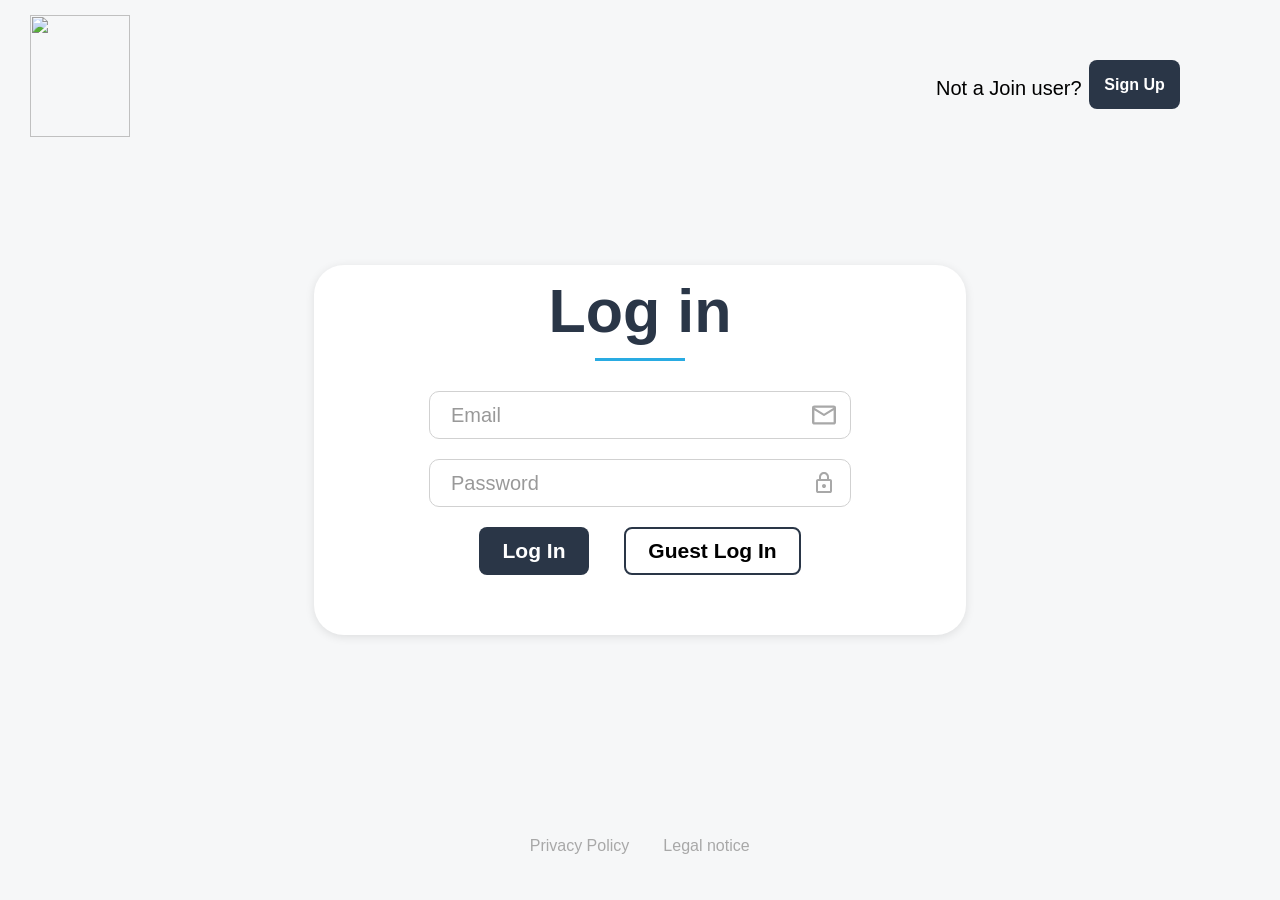
==== index.html @ fb75ba8d "chore: import Join V1 as baseline" ====
<!DOCTYPE html>
<html lang="en">

<head>
    <meta charset="UTF-8">
    <meta name="viewport" content="width=device-width, initial-scale=1.0">
    <title>Join</title>

    <link rel="shortcut icon" href="./assets/img/homepage-join.svg" type="image/x-icon">
    <link rel="stylesheet" href="./css/core/variables.css">
    <link rel="stylesheet" href="./css/core/base.css">
    <link rel="stylesheet" href="./css/pages/login.css">
    <link rel="stylesheet" href="./css/pages/auth-common.css">
    <script src="./js/core/constants.js"></script>
    <script src="./js/core/data-utils.js"></script>
    <script src="./js/core/ui-utils.js"></script>
    <script src="./js/core/confirm-overlay.js"></script>
    <script src="./js/core/toast.js"></script>
    <script src="./js/core/firebase-service.js"></script>
    <script src="./js/features/auth/auth-validation.js"></script>
    <script src="./js/features/auth/auth-users.js"></script>
    <script src="./js/features/auth/auth-password.js"></script>
    <script src="./js/features/auth/auth-login.js"></script>
    <script src="./js/features/auth/auth-signup.js"></script>
    <script src="./js/features/auth/auth.js"></script>
</head>

<body class="login-page auth-page">
    <div class="wrapper max-width-1440">
        <div class="background-overlay" id="bg"></div>
        <a href="index.html"><img src="./assets/img/homepage-join.svg" alt="" class="homepage-image" id="img-animation">
        </a>
        <header>
            <p>Not a Join user? </p>
            <a href="./html/pages/sign-up.html" class="btn-signup">Sign Up</a>
        </header>

        <main>
            <section>
                <div class="form-header">
                    <h1>Log in</h1>
                    <div class="underline-div"></div>
                </div>
                <form id="login-form" novalidate>
                    <div class="input-fields">
                        <div class="input-field-wrapper">
                            <div class="input-control">
                                <input type="email" id="email" name="email" placeholder="Email" autocomplete="email">
                                <img src="./assets/img/icons/mail.svg" class="input-icon-email">
                            </div>
                            <div class="field-error" id="email-error"></div>
                        </div>

                        <div class="input-field-wrapper">
                            <div class="input-control">
                                <input type="password" id="password" name="password" placeholder="Password" autocomplete="current-password">
                                <!-- Lock-Icon immer sichtbar -->
                                <img src="./assets/img/icons/lock.svg" class="input-icon-password" id="password-lock-icon">
                                <!-- Eye-Icon zum Umschalten -->
                                <img src="./assets/img/icons/visibility_off.svg" class="input-icon-password d-none"
                                    id="password-visibility-toggle">
                            </div>
                            <div class="field-error" id="password-error"></div>
                        </div>



                        <div class="form-buttons">
                            <button type="submit" class="btn-left" id="login-button">Log In</button>
                            <button class="btn-right" id="guest-login-button">Guest Log In</button>
                        </div>
                </form>
            </section>
        </main>
        <footer>
            <a href="./html/pages/privacy-policy.html" class="footer-left">Privacy Policy</a>
            <a href="./html/pages/legal-notice.html" class="footer-right">Legal notice</a>
        </footer>
    </div>
</body>

</html>
---- css/core/variables.css ----
/**
 * Central CSS variables for the Join application
 * Unified design system to replace multiple :root definitions
 */

@font-face {
  font-family: 'Inter';
  src: url('/assets/fonts/Inter/Inter-VariableFont_opsz,wght.ttf') format('truetype');
  font-weight: 100 900;
  font-display: swap;
}

:root {
  /* === TYPOGRAPHY === */
  --font-family-primary: "Inter", sans-serif;
  --font-size-xs: 12px;
  --font-size-sm: 14px;
  --font-size-md: 16px;
  --font-size-lg: 18px;
  --font-size-xl: 24px;
  --font-size-2xl: 32px;
  --font-weight-normal: 400;
  --font-weight-medium: 500;
  --font-weight-semibold: 600;
  --font-weight-bold: 700;

  /* === COLORS === */
  /* Primary Colors */
  --color-primary: #2A3647;
  --color-primary-hover: #2A3D59;
  --color-primary-active: #091931;
  
  /* Accent Colors */
  --color-accent: #29ABE2;
  --color-accent-secondary: #4589FF;
  --color-accent-tertiary: #F3971F;
  --color-accent-warning: #FFC107;
  
  /* Status Colors */
  --color-success: #28A745;
  --color-warning: #FFC107;
  --color-danger: #DC3545;
  --color-info: #17A2B8;

  /* Text Colors */
  --color-text-primary: #2A3647;
  --color-text-secondary: #5B6670;
  --color-text-muted: #A8A8A8;
  --color-text-white: #FFFFFF;

  /* Background Colors */
  --color-bg-primary: #F6F7F8;
  --color-bg-secondary: #F6F7FB;
  --color-bg-surface: #FFFFFF;
  --color-bg-surface-muted: #F1F3F5;
  --color-bg-overlay: rgba(0, 0, 0, 0.5);

  /* Border Colors */
  --color-border-light: #D1D1D1;
  --color-border-medium: #E8EAED;
  --color-border-dark: #5B6670;
  --color-border-contacts: #d0d6e4;
  --color-border-dark-alt: #1f2a3a;

  /* === ADDITIONAL COLORS === */
  /* Focus & Interactive */
  --color-focus: #007bff;
  --color-overlay-dark: #000000;
  --color-gray-light: #999;
  --color-gray-disabled: #66666666;
  
  /* Avatar Colors */
  --color-avatar-orange: #ff7a00;
  --color-avatar-purple: #9327ff;
  --color-avatar-blue: #1f7cff;
  
  /* Priority Colors */
  --color-priority-urgent: #ff3d00;
  --color-priority-medium: #ff8a00;
  --color-priority-low: #7ae229;
  
  /* Label Colors */
  --color-label-userstory: #0038ff;
  --color-label-technical: #1fd7c1;
  
  /* Additional Backgrounds */
  --color-bg-hover: #e7e7e7;
  --color-bg-selected: #f4f4f4;
  --color-bg-contacts: #e8eaf1;
  --color-bg-contacts-light: #d5d9e6;
  --color-bg-contacts-alt: #f8f8fb;
  --color-bg-contacts-modal: #f1f3f8;
  
  /* Additional Text Colors */
  --color-text-blue: #42526e;
  --color-text-gray: #8f9bb3;
  --color-text-gray-dark: #7d8da6;
  --color-text-gray-medium: #8593ae;
  --color-text-gray-light: #97a3c2;
  --color-text-gray-lighter: #98a1b2;
  --color-text-blue-alt: #2aaae2;

  /* === LEGACY COMPATIBILITY === */
  /* Backward compatibility aliases for existing components */
  --bg: var(--color-bg-primary);
  --card: var(--color-bg-surface);
  --text: var(--color-text-primary);
  --accent: var(--color-accent);
  --line: var(--color-border-light);
  --muted: var(--color-text-muted);
  --nav: var(--color-primary);
  --nav-hover: var(--color-primary-hover);
  --nav-active: var(--color-primary-active);
  
  /* Contacts page specific variables */
  --contacts-accent: var(--color-primary);
  --contacts-primary: var(--color-accent-secondary);
  --contacts-text: var(--color-text-primary);
  --contacts-bg: var(--color-bg-secondary);
  --contact-list-panel-color: var(--color-bg-surface);
  --contacts-detail-panel: var(--color-bg-primary);

  /* === SPACING === */
  --spacing-xs: 4px;
  --spacing-sm: 8px;
  --spacing-md: 16px;
  --spacing-lg: 24px;
  --spacing-xl: 32px;
  --spacing-2xl: 48px;
  --spacing-3xl: 64px;

  /* === SIZING === */
  --size-xs: 16px;
  --size-sm: 24px;
  --size-md: 32px;
  --size-lg: 48px;
  --size-xl: 64px;
  --size-2xl: 96px;
  --size-3xl: 128px;

  /* === BORDERS === */
  --border-radius-sm: 8px;
  --border-radius-md: 12px;
  --border-radius-lg: 16px;
  --border-radius-xl: 24px;
  --border-radius-full: 50%;
  --border-width-thin: 1px;
  --border-width-medium: 2px;
  --border-width-thick: 4px;

  /* === SHADOWS === */
  --shadow-xs: 0 1px 2px rgba(0, 0, 0, 0.05);
  --shadow-sm: 0 2px 4px rgba(0, 0, 0, 0.1);
  --shadow-md: 0 4px 6px rgba(0, 0, 0, 0.1);
  --shadow-lg: 0 10px 15px rgba(0, 0, 0, 0.1);
  --shadow-xl: 0 20px 25px rgba(0, 0, 0, 0.1);

  /* === TRANSITIONS === */
  --transition-fast: 75ms ease-in-out;
  --transition-normal: 100ms ease-in-out;
  --transition-slow: 125ms ease-in-out;

  /* === LAYOUT === */
  --container-max-width: 1440px;
  --sidebar-width: 280px;
  --header-height: 72px;
  --nav-width: 232px;

  /* === Z-INDEX === */
  --z-dropdown: 1000;
  --z-sticky: 1010;
  --z-fixed: 1020;
  --z-modal-backdrop: 1030;
  --z-modal: 1040;
  --z-popover: 1050;
  --z-tooltip: 1060;
}

/* ============================================================================
   BREAKPOINTS (Desktop-first approach)
   ============================================================================
   NOTE: CSS variables do NOT work inside media queries.
   These values must be hardcoded in @media queries.

   PRIMARY BREAKPOINTS:
   @media (max-width: 1150px) { } // Desktop -> Tablet
   @media (max-width: 800px)  { } // Tablet -> Mobile
   @media (max-width: 480px)  { } // Mobile -> Small mobile

   SPECIAL CASES:
   @media (max-width: 360px) { } // Extra small mobile
   @media (max-width: 900px) and (min-width: 645px) { } // Tablet mid range
   @media (min-width: 481px) and (max-width: 990px) { } // Tablet range
   @media (max-width: 1024px) and (max-height: 600px) { } // Landscape
   @media (min-width: 801px) { } // Desktop only

   If you change any values, update all CSS files consistently.
   ============================================================================ */
---- css/core/base.css ----
/**
 * Core CSS reset and base styles
 * Foundation styles for the Join application
 */

/* Import central variables */
@import './variables.css';

/* Reset and base */
* {
  box-sizing: border-box;
  margin: 0;
  padding: 0;
  scroll-behavior: smooth;
}

body {
  min-height: 100vh;
  display: flex;
  flex-direction: column;
  margin: 0;
  font-family: var(--font-family-primary);
  font-size: var(--font-size-md);
  line-height: 1.5;
  color: var(--color-text-primary);
  background-color: var(--color-bg-primary);
}

/* Typography */
h1, h2, h3, h4, h5, h6 {
  font-weight: var(--font-weight-semibold);
  line-height: 1.2;
  margin-bottom: var(--spacing-md);
}

h1 { font-size: var(--font-size-2xl); }
h2 { font-size: var(--font-size-xl); }
h3 { font-size: var(--font-size-lg); }

p {
  margin-bottom: var(--spacing-md);
}

/* Links */
a {
  color: var(--color-accent);
  text-decoration: none;
  transition: var(--transition-fast);
}

a:hover {
  color: var(--color-accent-secondary);
}

/* Input and Button reset */
input,
button {
  border: unset;
}

button.page-busy,
[role="button"].page-busy {
  opacity: 0.6;
  cursor: not-allowed;
}

/* Focus styles */
:focus {
  outline: 2px solid var(--color-accent);
  outline-offset: 2px;
}

/* Utility classes */
.sr-only {
  position: absolute;
  width: 1px;
  height: 1px;
  padding: 0;
  margin: -1px;
  overflow: hidden;
  clip: rect(0, 0, 0, 0);
  white-space: nowrap;
  border: 0;
}

.text-center {
  text-align: center;
}

.text-muted {
  color: var(--color-text-muted);
}

.d-none {
  display: none !important;
}

.d-block {
  display: block !important;
}

.d-flex {
  display: flex !important;
}

/* Loading spinner */
.spinner {
  width: 40px;
  height: 40px;
  border: 4px solid var(--color-border-light);
  border-top: 4px solid var(--color-accent);
  border-radius: var(--border-radius-full);
  animation: spin 1s linear infinite;
  margin: 0 auto;
}

@keyframes spin {
  0% { transform: rotate(0deg); }
  100% { transform: rotate(360deg); }
}

.loading-spinner {
  display: flex;
  flex-direction: column;
  align-items: center;
  justify-content: center;
  gap: var(--spacing-md);
  padding: var(--spacing-2xl);
}

/* Error states */
.error-message {
  color: var(--color-danger);
  background-color: rgba(220, 53, 69, 0.1);
  border: 1px solid rgba(220, 53, 69, 0.3);
  border-radius: var(--border-radius-md);
  padding: var(--spacing-md);
  text-align: center;
}

/* Toast/notification styles */
.toast-container {
  position: fixed;
  top: var(--spacing-lg);
  left: 50%;
  right: auto;
  z-index: var(--z-tooltip);
  pointer-events: none;
  width: calc(100% - 64px);
  max-width: 1440px;
  transform: translateX(-50%);
}

.toast {
  position: absolute;
  top: 0;
  right: 0;
  background-color: var(--color-primary);
  color: var(--color-text-white);
  padding: var(--spacing-md) var(--spacing-lg);
  border-radius: var(--border-radius-md);
  box-shadow: var(--shadow-lg);
  transform: translateX(120%) translateY(var(--toast-offset, 0px));
  transition: transform var(--transition-normal);
  will-change: transform;
  min-width: 250px;         
  max-width: 400px;          
  white-space: nowrap;    
}

.toast-container--image {
  top: 72px;
  left: 50%;
  right: auto;
  width: calc(100% - 64px);
  max-width: 1440px;
  transform: translateX(-50%);
}

.toast.toast-image {
  padding: 0;
  background: transparent;
  box-shadow: none;
  min-width: 0;
  max-width: none;
  transform: translateY(20px);
}

.toast.toast-image img {
  display: block;
  width: 240px;
  max-width: 80vw;
  height: auto;
}

.toast.toast-image.show {
  transform: translateY(0);
}

.toast.toast-error {
  background-color: var(--color-danger);
}

.toast.show {
  transform: translateX(0) translateY(var(--toast-offset, 0px));
}

@media (max-width: 800px) {
  .toast-container--image {
    top: auto;
    right: auto;
    bottom: 140px;
    left: calc(50% + 24px);
    transform: translateX(-50%);
  }

  .toast.toast-image img {
    width: 200px;
    max-width: 90vw;
  }
}

/* Container */
.container {
  max-width: var(--container-max-width);
  padding: 0 var(--spacing-lg);
}
---- css/pages/login.css ----
.background-overlay {
    position: fixed;
    inset: 0;
    /* top:0; right:0; bottom:0; left:0 */
    background-color: rgba(255, 255, 255, 1);
    /* Start: hidden */
    z-index: 1;
}

/* Image */
.homepage-image {
    width: 100px;
    height: 122px;
    position: absolute;
    z-index: 2;

    /* Start position: center */
    top: 50%;
    left: 50%;
    transform: translate(-50%, -50%) scale(2);
}

@keyframes backgroundFadeOut {
    0% {
        opacity: 1;
    }

    100% {
        opacity: 0;
    }
}

/* Animation */
@keyframes startAnimation {
    0% {
        top: 50%;
        left: 50%;
        width: 274px;
        height: 334px;
        transform: translate(-50%, -50%) scale(2);

    }

    100% {
        top: 73px;
        /* top */
        left: 77px;
        /* left */
        transform: translate(0, 0) scale(1);
    }
}


/* Animation class */
.animated {
    animation: startAnimation 0.5s ease-in-out forwards;
}

.animation-skipped {
    top: 73px;
    left: 77px;
    transform: translate(0, 0) scale(1);
}

.bg-animated {
    animation: backgroundFadeOut 0.5s ease-in-out forwards;
}

@keyframes backgroundFadeOutMobile {
    0% {
        opacity: 1;
    }

    100% {
        opacity: 0;
    }
}

header {
    width: 279px;
    height: 49px;
    position: absolute;
    top: 60px;
    right: 100px;
    display: flex;
    justify-content: flex-end;
    align-items: center;
    margin: 0;
    padding: 0;
}

header p {
    font-style: normal;
    font-weight: 400;
    font-size: 20px;
    color: #000000;
    width: 153px;
    height: 24px;
    margin: 0;
    padding: 0;

}

header .btn-signup {
    width: 91px;
    height: 49px;
    background-color: #2A3647;
    color: white;
    border: none;
    border-radius: 8px;
    cursor: pointer;
    font-size: 16px;
    font-weight: 700;
    padding: 0;
    transition: transform 100ms ease, box-shadow 100ms ease;
    text-decoration: none;
    display: flex;
    align-items: center;
    justify-content: center;
}

header .btn-signup:hover {
    transform: translateY(-1px);
    box-shadow: var(--shadow-md);
    background-color: #29ABE2;
}

.login-page main {
    max-width: 652px;
    max-height: 449px;
    width: min(100%, 652px);
    position: relative;
    margin: 0 auto;
    background-color: white;
    border-radius: 30px;
    box-shadow: 0 2px 10px rgba(0, 0, 0, 0.1);
}


.wrapper.max-width-1440 {
    display: flex;
    align-items: center;
    justify-content: center;
    padding: 120px 16px 80px;
}

section {
    width: auto;
    height: auto;
    display: flex;
    flex-direction: column;
    align-items: center;
    justify-content: center;
    padding: 48px 11px;

}

form {
    width: 100%;
    display: flex;
    flex-direction: column;
    align-items: center;
}

form img {
    width: 24px;
    height: 24px;
}

.form-header {
    font-style: normal;
    font-weight: bold;
    margin: 0;
    padding: 0;
    display: flex;
    flex-direction: column;
    align-items: center;
}

.form-header h1 {
    font-size: clamp(48px, 5vw, 61px);
    line-height: 1.2;
    margin: 0;
    padding-bottom: 10px;
}

.underline-div {
    width: 90px;
    height: 3px;
    background-color: #29ABE2;
    margin-bottom: 30px;
}

.input-fields {
    position: relative;
    display: flex;
    flex-direction: column;
    gap: 20px;
    margin-bottom: 40px;
    width: 100%;
    max-width: 422px;
    height: auto;
}

.input-field-wrapper {
    position: relative;
    display: flex;
    flex-direction: column;
    width: 100%;
    gap: 6px;
}

.input-control {
    position: relative;
    height: 48px;
}

input::placeholder {
    color: #999;
    /* Optional: change placeholder color */

    /* Text inset from the left edge of the field */
}

.input-fields input {
    width: 100%;
    height: 48px;
    padding: 10px 48px 10px 21px;
    border: 1px solid #D1D1D1;
    border-radius: 10px;
    font-size: 1.25rem;
    font-weight: 400;
    font-style: normal;
    transition: border-color 100ms ease;
}

.input-fields input:focus {
    outline: none;
    border-color: #007bff;
    box-shadow: 0 0 5px rgba(0, 123, 255, 0.3);
}

.input-icon-email {
    position: absolute;
    top: 50%;
    right: 15px;
    transform: translateY(-50%);
}

.input-icon-password {
    position: absolute;
    top: 50%;
    right: 15px;
    transform: translateY(-50%);
}

.visibilty-btn.d-none {
    display: none;
}

.input-error {
    border: 1px solid #ff3b3b !important;
    outline: none;
    box-shadow: none;
}


.field-error {
    position: absolute;
    /* absolute positioning */
    top: 100%;
    /* directly under the input */
    left: 0;
    font-size: 14px;
    color: #ff3b3b;
    line-height: 1.2;
    opacity: 0;
    /* initially hidden */
    transform: translateY(-10px);
    /* slightly above */
    transition: opacity 0.3s ease, transform 0.3s ease;
    /* smooth animation */
    pointer-events: none;
    /* input stays clickable */
}

/* Show error: slide down */
.field-error.show {
    opacity: 1;
    transform: translateY(0);
}



.error-msg {
    color: red;
    font-size: 0.85rem;
    display: none;
    margin-top: 8px;
    word-wrap: break-word;
    white-space: normal;
}

.form-buttons {
    display: flex;
    justify-content: center;
    align-items: center;
    gap: 35px;
    width: 100%;
    max-width: 422px;
}

.form-buttons button {
    height: 48px;
    border: none;
    border-radius: 8px;
    cursor: pointer;
    font-size: 21px;
    font-weight: 700;
    font-style: bold;
    transition: transform 100ms ease, box-shadow 100ms ease;
}

.btn-left {
    width: 110px;
    background-color: #2A3647;
    color: white;
    padding: 0;
}

.btn-left:hover {
    transform: translateY(-1px);
    box-shadow: var(--shadow-md);
    background-color: #29ABE2;
}

.btn-right {
    width: 177px;
    background-color: white;
    color: black;
    padding: 0;
    border: 2px solid #2A3647 !important;
}

.btn-right:hover {
    transform: translateY(-1px);
    box-shadow: var(--shadow-md);
    color: #29ABE2;
    border-color: #29ABE2 !important;
}

footer {
    display: flex;
    justify-content: center;
    align-items: center;
    width: 246px;
    height: 35px;
    gap: 8px;
    position: absolute;
    bottom: 20px;
    font-style: normal;
    font-weight: 400;
    font-size: 16px;
    left: 50%;
    transform: translate(-50%, -50%);
}

footer a {
    text-decoration: none;
    color: #A8A8A8;
    display: flex;
    align-items: center;
    justify-content: center;
    flex-grow: 1;
    transition: transform 100ms ease, box-shadow 100ms ease;
}

footer a:hover {
    transform: translateY(-1px);
    color: #29ABE2;
}

.footer-left {
    width: 121px;
    height: 35px;
}

.footer-right {
    width: 109px;
    height: 35px;
}

@media (max-width: 800px) {

    header p,
    header .btn-signup {
        text-align: center;

    }

    main {
        max-width: 90%;
        width: 100%;
    }

    footer {
        width: auto;
    }
}


@media screen and (min-width: 481px) and (max-width: 800px) {

    /* ================= BACKGROUND ================= */
    .background-overlay {
        position: fixed;
        inset: 0;
        background-color: rgba(255, 255, 255, 1);
        z-index: 1;
    }

    .bg-animated {
        animation: backgroundFadeOutMobile 500ms ease-in-out forwards;
    }

    @keyframes backgroundFadeOut {
        0% {
            opacity: 1;
        }

        100% {
            opacity: 0;
        }
    }

    /* ================= LOGO ================= */
    .homepage-image {
        height: auto;
        position: absolute;
        z-index: 2;
    }

    /* Logo starts AFTER the background */
    .animated {
        animation-delay: 500ms;
        /* exactly after background */
        animation: startAnimationMobile 1000ms linear forwards;
    }

    @keyframes startAnimationMobile {
        0% {
            top: 50%;
            left: 50%;
            transform: translate(-50%, -50%) scale(2);
        }

        100% {
            top: 30px;
            left: 30px;
            transform: translate(0, 0) scale(1);
        }
    }
}

@media screen and (max-width:600px) {
    .homepage-image {
        width: 60px;
    }
}

@media screen and (max-width: 480px) {
    .wrapper.max-width-1440 {
        padding: 20px 11px 56px
    }

    section {
        padding: 20px 11px;
    }

    /* ================= BACKGROUND ================= */
    .background-overlay {
        position: fixed;
        inset: 0;
        background-color: rgba(42, 54, 71, 1);
        z-index: 1;
    }

    .bg-animated {
        animation: backgroundFadeOutMobile 500ms ease-in-out forwards;
    }

    @keyframes backgroundFadeOut {
        0% {
            opacity: 1;
        }

        100% {
            opacity: 0;
        }
    }

    /* ================= LOGO ================= */
    .homepage-image {
        width: 40px;
        height: auto;
        position: absolute;
        z-index: 2;
    }

    /* Logo starts AFTER the background */
    .animated {
        animation-delay: 500ms;
        /* exactly after background */
        animation: startAnimationMobile 1000ms linear forwards;
    }

    @keyframes startAnimationMobile {
        0% {
            top: 50%;
            left: 50%;
            transform: translate(-50%, -50%) scale(2);
        }

        100% {
            top: 30px;
            left: 30px;
            transform: translate(0, 0) scale(1);
        }
    }

    header {
        position: absolute;
        top: 81%;
        transform: translateX(50%);
        right: 50%;
        justify-content: space-around;
    }

    footer {
        bottom: 0px;
    }

    .error-msg {
        font-size: 0.75rem;
        word-wrap: break-word;
    }
}

@media screen and (max-width: 428px) {
    .wrapper.max-width-1440 {
        padding: 32px 16px 80px;
    }

    section {
        padding: 40px 16px;
    }

    .login-page main {
        width: 100%;
        max-width: 350px;
        height: auto;
    }

    .input-fields {
        margin-bottom: 24px;
        gap: 16px;
    }

    .input-fields input {
        padding: 10px 38px 10px 14px;
    }

    .form-buttons {
        flex-direction: column;
        gap: 16px;
        max-width: 100%;
        width: 100%;
        padding: 0;
        box-sizing: border-box;
    }

    .form-buttons button,
    .btn-left,
    .btn-right {
        width: 100%;
        max-width: none;
        box-sizing: border-box;
    }

    .input-icon-email,
    .input-icon-password {
        right: 10px;
    }

    footer {
        transform: translate(-50%, -6%);
    }

}

@media screen and (max-width: 375px) {
    .form-header h1 {
        padding-bottom: 0px;
    }

    .login-page main {
        max-height: fit-content;
    }

    .underline-div {
        margin-bottom: 20px;
    }

    .input-fields {
        margin-bottom: 20px;
        gap: 18px;
    }

    @keyframes startAnimationMobile {
        0% {
            top: 50%;
            left: 50%;
            transform: translate(-50%, -50%) scale(2);
        }

        100% {
            top: 15px;
            left: 30px;
            transform: translate(0, 0) scale(1);
        }
    }

    .homepage-image {
        width: 30px;
        height: auto;
        position: absolute;
        z-index: 2;
    }

}

@media screen and (min-height: 600px) {

    @keyframes startAnimationMobile {
        0% {
            top: 50%;
            left: 50%;
            transform: translate(-50%, -50%) scale(2);
        }

        100% {
            top: 15px;
            left: 30px;
            transform: translate(0, 0) scale(1);
        }
    }

    .animated {
        animation-delay: 500ms;
        /* exactly after background */
        animation: startAnimationMobile 1000ms linear forwards;
    }

    section {
        padding: 10px 11px 20px 11px;
    }
}
---- css/pages/auth-common.css ----
body.auth-page {
  font-family: var(--font-family-primary);
  margin: 0;
  padding: 0;
  height: 100%;
  width: 100%;
  display: flex;
  justify-content: center;
  background-color: var(--color-bg-primary);
}

.auth-page .max-width-1440 {
  padding: 0 16px;
}

.auth-page .wrapper {
  width: 100%;
  max-width: 1920px;
  margin: 0 auto;
  min-height: 100vh;
  position: relative;
  overflow: visible;
  box-sizing: border-box;
}

@media (max-width: 1150px) {
  .auth-page .max-width-1440 {
    padding: 0 20px;
  }
}

@media (max-width: 800px) {
  .auth-page .max-width-1440 {
    padding: 0 16px;
  }
}

@media (max-width: 480px) {
  .auth-page .max-width-1440 {
    padding: 0 12px;
  }
}
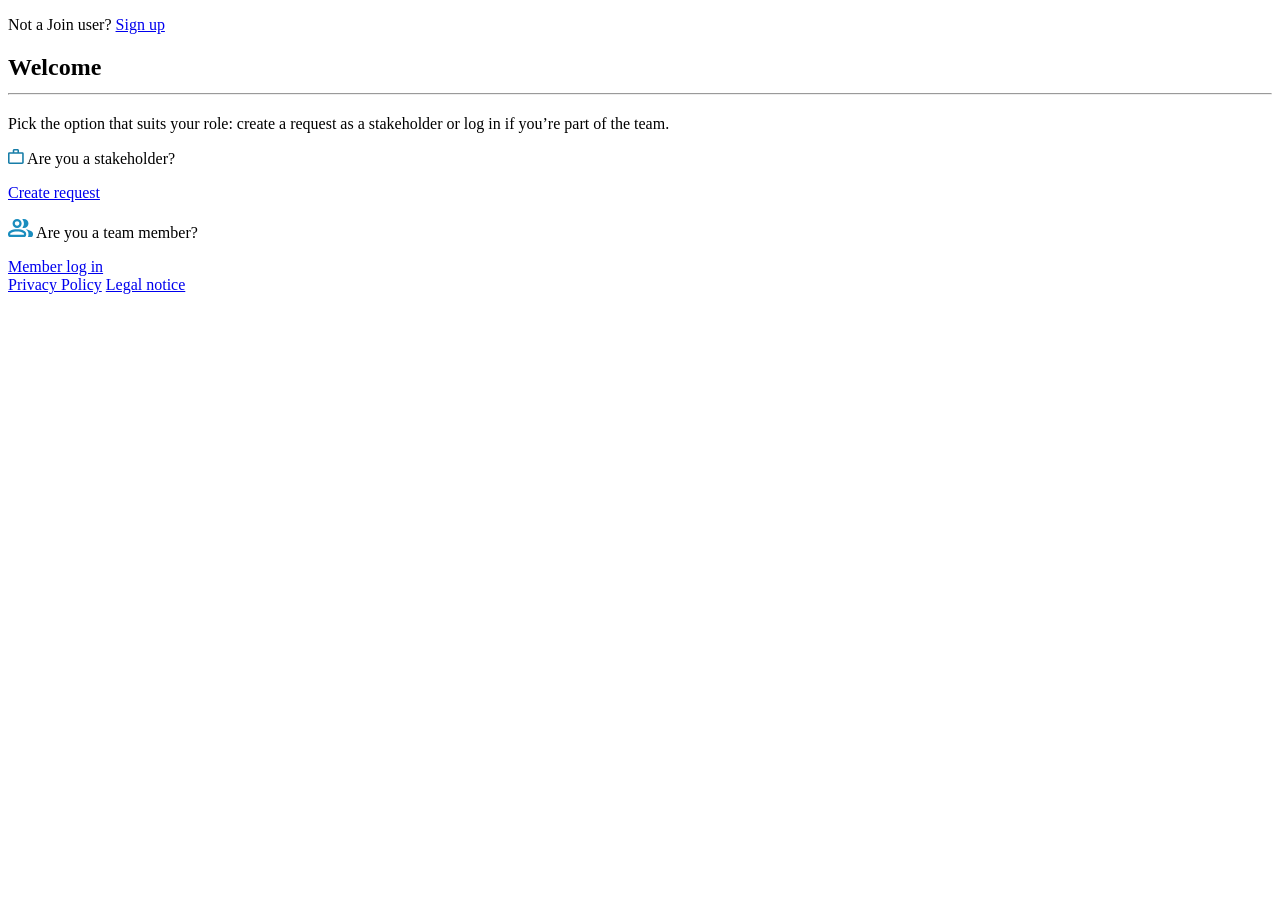
==== commit ab7523ad: "chore: import figma design artefacts, tokens and landing page" ====
--- a/index.html
+++ b/index.html
@@ -1,83 +1,61 @@
 <!DOCTYPE html>
 <html lang="en">
+<head>
+  <meta charset="utf-8">
+  <meta name="viewport" content="width=device-width, initial-scale=1">
+  <title>Join Issue Collector — Welcome</title>
+  <meta name="description" content="Pick your role: create a feature request as a stakeholder, or log in as a team member.">
+  <link rel="icon" href="assets/logos/join-logo-dark.svg" type="image/svg+xml">
+  <link rel="stylesheet" href="assets/fonts/fonts.css">
+  <link rel="stylesheet" href="styles/tokens.css">
+  <link rel="stylesheet" href="styles/base.css">
+  <link rel="stylesheet" href="styles/components.css">
+  <link rel="stylesheet" href="styles/pages.css">
+</head>
+<body>
+  <main class="welcome-page">
+    <div class="welcome-page__content">
+      <p class="welcome-page__signup">
+        <span>Not a Join user?</span>
+        <a href="#" class="text-button text-button--on-dark" data-label="Sign up">Sign up</a>
+      </p>
 
-<head>
-    <meta charset="UTF-8">
-    <meta name="viewport" content="width=device-width, initial-scale=1.0">
-    <title>Join</title>
+      <section class="welcome-card" aria-labelledby="welcome-title">
+        <div class="welcome-card__intro">
+          <h1 class="welcome-card__title" id="welcome-title">
+            Welcome
+            <hr class="welcome-card__rule">
+          </h1>
+          <p class="welcome-card__lead">
+            Pick the option that suits your role: create a request as a stakeholder
+            or log in if you’re part of the team.
+          </p>
+        </div>
 
-    <link rel="shortcut icon" href="./assets/img/homepage-join.svg" type="image/x-icon">
-    <link rel="stylesheet" href="./css/core/variables.css">
-    <link rel="stylesheet" href="./css/core/base.css">
-    <link rel="stylesheet" href="./css/pages/login.css">
-    <link rel="stylesheet" href="./css/pages/auth-common.css">
-    <script src="./js/core/constants.js"></script>
-    <script src="./js/core/data-utils.js"></script>
-    <script src="./js/core/ui-utils.js"></script>
-    <script src="./js/core/confirm-overlay.js"></script>
-    <script src="./js/core/toast.js"></script>
-    <script src="./js/core/firebase-service.js"></script>
-    <script src="./js/features/auth/auth-validation.js"></script>
-    <script src="./js/features/auth/auth-users.js"></script>
-    <script src="./js/features/auth/auth-password.js"></script>
-    <script src="./js/features/auth/auth-login.js"></script>
-    <script src="./js/features/auth/auth-signup.js"></script>
-    <script src="./js/features/auth/auth.js"></script>
-</head>
+        <div class="welcome-card__options">
+          <div class="role-option">
+            <p class="role-option__prompt">
+              <img src="assets/icons/stakeholder-work.svg" alt="">
+              Are you a stakeholder?
+            </p>
+            <a class="button button--role" href="request.html">Create request</a>
+          </div>
 
-<body class="login-page auth-page">
-    <div class="wrapper max-width-1440">
-        <div class="background-overlay" id="bg"></div>
-        <a href="index.html"><img src="./assets/img/homepage-join.svg" alt="" class="homepage-image" id="img-animation">
-        </a>
-        <header>
-            <p>Not a Join user? </p>
-            <a href="./html/pages/sign-up.html" class="btn-signup">Sign Up</a>
-        </header>
+          <div class="role-option">
+            <p class="role-option__prompt">
+              <img src="assets/icons/team-member.svg" alt="">
+              Are you a team member?
+            </p>
+            <a class="button button--role-secondary" href="#">Member log in</a>
+          </div>
+        </div>
+      </section>
+    </div>
 
-        <main>
-            <section>
-                <div class="form-header">
-                    <h1>Log in</h1>
-                    <div class="underline-div"></div>
-                </div>
-                <form id="login-form" novalidate>
-                    <div class="input-fields">
-                        <div class="input-field-wrapper">
-                            <div class="input-control">
-                                <input type="email" id="email" name="email" placeholder="Email" autocomplete="email">
-                                <img src="./assets/img/icons/mail.svg" class="input-icon-email">
-                            </div>
-                            <div class="field-error" id="email-error"></div>
-                        </div>
-
-                        <div class="input-field-wrapper">
-                            <div class="input-control">
-                                <input type="password" id="password" name="password" placeholder="Password" autocomplete="current-password">
-                                <!-- Lock-Icon immer sichtbar -->
-                                <img src="./assets/img/icons/lock.svg" class="input-icon-password" id="password-lock-icon">
-                                <!-- Eye-Icon zum Umschalten -->
-                                <img src="./assets/img/icons/visibility_off.svg" class="input-icon-password d-none"
-                                    id="password-visibility-toggle">
-                            </div>
-                            <div class="field-error" id="password-error"></div>
-                        </div>
-
-
-
-                        <div class="form-buttons">
-                            <button type="submit" class="btn-left" id="login-button">Log In</button>
-                            <button class="btn-right" id="guest-login-button">Guest Log In</button>
-                        </div>
-                </form>
-            </section>
-        </main>
-        <footer>
-            <a href="./html/pages/privacy-policy.html" class="footer-left">Privacy Policy</a>
-            <a href="./html/pages/legal-notice.html" class="footer-right">Legal notice</a>
-        </footer>
-    </div>
+    <nav class="welcome-page__footer" aria-label="Legal">
+      <a class="text-button text-button--on-dark" href="#" data-label="Privacy Policy">Privacy Policy</a>
+      <a class="text-button text-button--on-dark" href="#" data-label="Legal notice">Legal notice</a>
+    </nav>
+  </main>
 </body>
-
 </html>
-
--- a/assets/fonts/fonts.css
+++ b/assets/fonts/fonts.css
@@ -0,0 +1,184 @@
+/* Self-hosted web fonts for the Join Issue Collector.
+   Families and weights taken from the text nodes of the Figma file
+   (file key 6OT2cRhEtUALqFQy0ukNlT). Sources: Google Fonts, SIL Open Font License 1.1.
+   latin + latin-ext subsets only. */
+
+@font-face {
+  font-family: 'Inter';
+  font-style: normal;
+  font-weight: 400;
+  font-display: swap;
+  src: url('./inter-var-latin-ext.woff2') format('woff2');
+  unicode-range: U+0100-02BA, U+02BD-02C5, U+02C7-02CC, U+02CE-02D7, U+02DD-02FF, U+0304, U+0308, U+0329, U+1D00-1DBF, U+1E00-1E9F, U+1EF2-1EFF, U+2020, U+20A0-20AB, U+20AD-20C0, U+2113, U+2C60-2C7F, U+A720-A7FF;
+}
+
+@font-face {
+  font-family: 'Inter';
+  font-style: normal;
+  font-weight: 400;
+  font-display: swap;
+  src: url('./inter-var-latin.woff2') format('woff2');
+  unicode-range: U+0000-00FF, U+0131, U+0152-0153, U+02BB-02BC, U+02C6, U+02DA, U+02DC, U+0304, U+0308, U+0329, U+2000-206F, U+20AC, U+2122, U+2191, U+2193, U+2212, U+2215, U+FEFF, U+FFFD;
+}
+
+@font-face {
+  font-family: 'Inter';
+  font-style: normal;
+  font-weight: 500;
+  font-display: swap;
+  src: url('./inter-var-latin-ext.woff2') format('woff2');
+  unicode-range: U+0100-02BA, U+02BD-02C5, U+02C7-02CC, U+02CE-02D7, U+02DD-02FF, U+0304, U+0308, U+0329, U+1D00-1DBF, U+1E00-1E9F, U+1EF2-1EFF, U+2020, U+20A0-20AB, U+20AD-20C0, U+2113, U+2C60-2C7F, U+A720-A7FF;
+}
+
+@font-face {
+  font-family: 'Inter';
+  font-style: normal;
+  font-weight: 500;
+  font-display: swap;
+  src: url('./inter-var-latin.woff2') format('woff2');
+  unicode-range: U+0000-00FF, U+0131, U+0152-0153, U+02BB-02BC, U+02C6, U+02DA, U+02DC, U+0304, U+0308, U+0329, U+2000-206F, U+20AC, U+2122, U+2191, U+2193, U+2212, U+2215, U+FEFF, U+FFFD;
+}
+
+@font-face {
+  font-family: 'Inter';
+  font-style: normal;
+  font-weight: 600;
+  font-display: swap;
+  src: url('./inter-var-latin-ext.woff2') format('woff2');
+  unicode-range: U+0100-02BA, U+02BD-02C5, U+02C7-02CC, U+02CE-02D7, U+02DD-02FF, U+0304, U+0308, U+0329, U+1D00-1DBF, U+1E00-1E9F, U+1EF2-1EFF, U+2020, U+20A0-20AB, U+20AD-20C0, U+2113, U+2C60-2C7F, U+A720-A7FF;
+}
+
+@font-face {
+  font-family: 'Inter';
+  font-style: normal;
+  font-weight: 600;
+  font-display: swap;
+  src: url('./inter-var-latin.woff2') format('woff2');
+  unicode-range: U+0000-00FF, U+0131, U+0152-0153, U+02BB-02BC, U+02C6, U+02DA, U+02DC, U+0304, U+0308, U+0329, U+2000-206F, U+20AC, U+2122, U+2191, U+2193, U+2212, U+2215, U+FEFF, U+FFFD;
+}
+
+@font-face {
+  font-family: 'Inter';
+  font-style: normal;
+  font-weight: 700;
+  font-display: swap;
+  src: url('./inter-var-latin-ext.woff2') format('woff2');
+  unicode-range: U+0100-02BA, U+02BD-02C5, U+02C7-02CC, U+02CE-02D7, U+02DD-02FF, U+0304, U+0308, U+0329, U+1D00-1DBF, U+1E00-1E9F, U+1EF2-1EFF, U+2020, U+20A0-20AB, U+20AD-20C0, U+2113, U+2C60-2C7F, U+A720-A7FF;
+}
+
+@font-face {
+  font-family: 'Inter';
+  font-style: normal;
+  font-weight: 700;
+  font-display: swap;
+  src: url('./inter-var-latin.woff2') format('woff2');
+  unicode-range: U+0000-00FF, U+0131, U+0152-0153, U+02BB-02BC, U+02C6, U+02DA, U+02DC, U+0304, U+0308, U+0329, U+2000-206F, U+20AC, U+2122, U+2191, U+2193, U+2212, U+2215, U+FEFF, U+FFFD;
+}
+
+@font-face {
+  font-family: 'Mulish';
+  font-style: normal;
+  font-weight: 500;
+  font-display: swap;
+  src: url('./mulish-var-latin-ext.woff2') format('woff2');
+  unicode-range: U+0100-02BA, U+02BD-02C5, U+02C7-02CC, U+02CE-02D7, U+02DD-02FF, U+0304, U+0308, U+0329, U+1D00-1DBF, U+1E00-1E9F, U+1EF2-1EFF, U+2020, U+20A0-20AB, U+20AD-20C0, U+2113, U+2C60-2C7F, U+A720-A7FF;
+}
+
+@font-face {
+  font-family: 'Mulish';
+  font-style: normal;
+  font-weight: 500;
+  font-display: swap;
+  src: url('./mulish-var-latin.woff2') format('woff2');
+  unicode-range: U+0000-00FF, U+0131, U+0152-0153, U+02BB-02BC, U+02C6, U+02DA, U+02DC, U+0304, U+0308, U+0329, U+2000-206F, U+20AC, U+2122, U+2191, U+2193, U+2212, U+2215, U+FEFF, U+FFFD;
+}
+
+@font-face {
+  font-family: 'Mulish';
+  font-style: normal;
+  font-weight: 700;
+  font-display: swap;
+  src: url('./mulish-var-latin-ext.woff2') format('woff2');
+  unicode-range: U+0100-02BA, U+02BD-02C5, U+02C7-02CC, U+02CE-02D7, U+02DD-02FF, U+0304, U+0308, U+0329, U+1D00-1DBF, U+1E00-1E9F, U+1EF2-1EFF, U+2020, U+20A0-20AB, U+20AD-20C0, U+2113, U+2C60-2C7F, U+A720-A7FF;
+}
+
+@font-face {
+  font-family: 'Mulish';
+  font-style: normal;
+  font-weight: 700;
+  font-display: swap;
+  src: url('./mulish-var-latin.woff2') format('woff2');
+  unicode-range: U+0000-00FF, U+0131, U+0152-0153, U+02BB-02BC, U+02C6, U+02DA, U+02DC, U+0304, U+0308, U+0329, U+2000-206F, U+20AC, U+2122, U+2191, U+2193, U+2212, U+2215, U+FEFF, U+FFFD;
+}
+
+@font-face {
+  font-family: 'Open Sans';
+  font-style: normal;
+  font-weight: 400;
+  font-display: swap;
+  src: url('./open-sans-var-latin-ext.woff2') format('woff2');
+  unicode-range: U+0100-02BA, U+02BD-02C5, U+02C7-02CC, U+02CE-02D7, U+02DD-02FF, U+0304, U+0308, U+0329, U+1D00-1DBF, U+1E00-1E9F, U+1EF2-1EFF, U+2020, U+20A0-20AB, U+20AD-20C0, U+2113, U+2C60-2C7F, U+A720-A7FF;
+}
+
+@font-face {
+  font-family: 'Open Sans';
+  font-style: normal;
+  font-weight: 400;
+  font-display: swap;
+  src: url('./open-sans-var-latin.woff2') format('woff2');
+  unicode-range: U+0000-00FF, U+0131, U+0152-0153, U+02BB-02BC, U+02C6, U+02DA, U+02DC, U+0304, U+0308, U+0329, U+2000-206F, U+20AC, U+2122, U+2191, U+2193, U+2212, U+2215, U+FEFF, U+FFFD;
+}
+
+@font-face {
+  font-family: 'Open Sans';
+  font-style: normal;
+  font-weight: 600;
+  font-display: swap;
+  src: url('./open-sans-var-latin-ext.woff2') format('woff2');
+  unicode-range: U+0100-02BA, U+02BD-02C5, U+02C7-02CC, U+02CE-02D7, U+02DD-02FF, U+0304, U+0308, U+0329, U+1D00-1DBF, U+1E00-1E9F, U+1EF2-1EFF, U+2020, U+20A0-20AB, U+20AD-20C0, U+2113, U+2C60-2C7F, U+A720-A7FF;
+}
+
+@font-face {
+  font-family: 'Open Sans';
+  font-style: normal;
+  font-weight: 600;
+  font-display: swap;
+  src: url('./open-sans-var-latin.woff2') format('woff2');
+  unicode-range: U+0000-00FF, U+0131, U+0152-0153, U+02BB-02BC, U+02C6, U+02DA, U+02DC, U+0304, U+0308, U+0329, U+2000-206F, U+20AC, U+2122, U+2191, U+2193, U+2212, U+2215, U+FEFF, U+FFFD;
+}
+
+@font-face {
+  font-family: 'Open Sans';
+  font-style: normal;
+  font-weight: 700;
+  font-display: swap;
+  src: url('./open-sans-var-latin-ext.woff2') format('woff2');
+  unicode-range: U+0100-02BA, U+02BD-02C5, U+02C7-02CC, U+02CE-02D7, U+02DD-02FF, U+0304, U+0308, U+0329, U+1D00-1DBF, U+1E00-1E9F, U+1EF2-1EFF, U+2020, U+20A0-20AB, U+20AD-20C0, U+2113, U+2C60-2C7F, U+A720-A7FF;
+}
+
+@font-face {
+  font-family: 'Open Sans';
+  font-style: normal;
+  font-weight: 700;
+  font-display: swap;
+  src: url('./open-sans-var-latin.woff2') format('woff2');
+  unicode-range: U+0000-00FF, U+0131, U+0152-0153, U+02BB-02BC, U+02C6, U+02DA, U+02DC, U+0304, U+0308, U+0329, U+2000-206F, U+20AC, U+2122, U+2191, U+2193, U+2212, U+2215, U+FEFF, U+FFFD;
+}
+
+@font-face {
+  font-family: 'Poppins';
+  font-style: normal;
+  font-weight: 400;
+  font-display: swap;
+  src: url('./poppins-400-latin-ext.woff2') format('woff2');
+  unicode-range: U+0100-02BA, U+02BD-02C5, U+02C7-02CC, U+02CE-02D7, U+02DD-02FF, U+0304, U+0308, U+0329, U+1D00-1DBF, U+1E00-1E9F, U+1EF2-1EFF, U+2020, U+20A0-20AB, U+20AD-20C0, U+2113, U+2C60-2C7F, U+A720-A7FF;
+}
+
+@font-face {
+  font-family: 'Poppins';
+  font-style: normal;
+  font-weight: 400;
+  font-display: swap;
+  src: url('./poppins-400-latin.woff2') format('woff2');
+  unicode-range: U+0000-00FF, U+0131, U+0152-0153, U+02BB-02BC, U+02C6, U+02DA, U+02DC, U+0304, U+0308, U+0329, U+2000-206F, U+20AC, U+2122, U+2191, U+2193, U+2212, U+2215, U+FEFF, U+FFFD;
+}
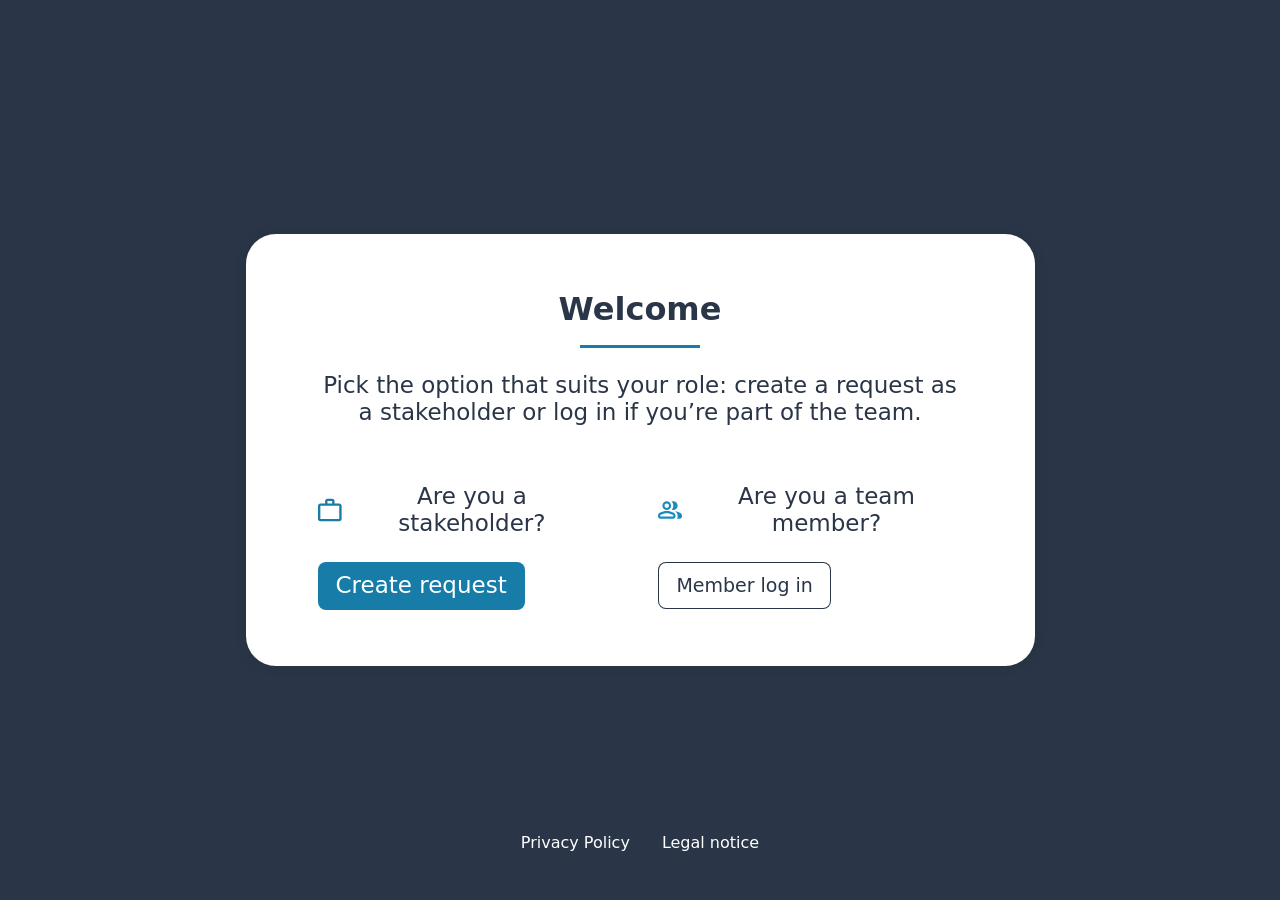
==== commit 3eebdf52: "refactor: wire landing page into V1 structure (routes, paths, fonts, tokens)" ====
--- a/index.html
+++ b/index.html
@@ -5,12 +5,12 @@
   <meta name="viewport" content="width=device-width, initial-scale=1">
   <title>Join Issue Collector — Welcome</title>
   <meta name="description" content="Pick your role: create a feature request as a stakeholder, or log in as a team member.">
-  <link rel="icon" href="assets/logos/join-logo-dark.svg" type="image/svg+xml">
-  <link rel="stylesheet" href="assets/fonts/fonts.css">
-  <link rel="stylesheet" href="styles/tokens.css">
-  <link rel="stylesheet" href="styles/base.css">
-  <link rel="stylesheet" href="styles/components.css">
-  <link rel="stylesheet" href="styles/pages.css">
+  <link rel="icon" href="/assets/logos/join-logo-dark.svg" type="image/svg+xml">
+  <link rel="stylesheet" href="/assets/fonts/fonts.css">
+  <link rel="stylesheet" href="/css/core/tokens.css">
+  <link rel="stylesheet" href="/css/landing/base.css">
+  <link rel="stylesheet" href="/css/landing/components.css">
+  <link rel="stylesheet" href="/css/landing/pages.css">
 </head>
 <body>
   <main class="welcome-page">
@@ -35,15 +35,15 @@
         <div class="welcome-card__options">
           <div class="role-option">
             <p class="role-option__prompt">
-              <img src="assets/icons/stakeholder-work.svg" alt="">
+              <img src="/assets/icons/stakeholder-work.svg" alt="">
               Are you a stakeholder?
             </p>
-            <a class="button button--role" href="request.html">Create request</a>
+            <a class="button button--role" href="/html/pages/request.html">Create request</a>
           </div>
 
           <div class="role-option">
             <p class="role-option__prompt">
-              <img src="assets/icons/team-member.svg" alt="">
+              <img src="/assets/icons/team-member.svg" alt="">
               Are you a team member?
             </p>
             <a class="button button--role-secondary" href="#">Member log in</a>
--- a/assets/fonts/fonts.css
+++ b/assets/fonts/fonts.css
@@ -8,7 +8,7 @@
   font-style: normal;
   font-weight: 400;
   font-display: swap;
-  src: url('./inter-var-latin-ext.woff2') format('woff2');
+  src: url('/assets/fonts/inter-var-latin-ext.woff2') format('woff2');
   unicode-range: U+0100-02BA, U+02BD-02C5, U+02C7-02CC, U+02CE-02D7, U+02DD-02FF, U+0304, U+0308, U+0329, U+1D00-1DBF, U+1E00-1E9F, U+1EF2-1EFF, U+2020, U+20A0-20AB, U+20AD-20C0, U+2113, U+2C60-2C7F, U+A720-A7FF;
 }
 
@@ -17,7 +17,7 @@
   font-style: normal;
   font-weight: 400;
   font-display: swap;
-  src: url('./inter-var-latin.woff2') format('woff2');
+  src: url('/assets/fonts/inter-var-latin.woff2') format('woff2');
   unicode-range: U+0000-00FF, U+0131, U+0152-0153, U+02BB-02BC, U+02C6, U+02DA, U+02DC, U+0304, U+0308, U+0329, U+2000-206F, U+20AC, U+2122, U+2191, U+2193, U+2212, U+2215, U+FEFF, U+FFFD;
 }
 
@@ -26,7 +26,7 @@
   font-style: normal;
   font-weight: 500;
   font-display: swap;
-  src: url('./inter-var-latin-ext.woff2') format('woff2');
+  src: url('/assets/fonts/inter-var-latin-ext.woff2') format('woff2');
   unicode-range: U+0100-02BA, U+02BD-02C5, U+02C7-02CC, U+02CE-02D7, U+02DD-02FF, U+0304, U+0308, U+0329, U+1D00-1DBF, U+1E00-1E9F, U+1EF2-1EFF, U+2020, U+20A0-20AB, U+20AD-20C0, U+2113, U+2C60-2C7F, U+A720-A7FF;
 }
 
@@ -35,7 +35,7 @@
   font-style: normal;
   font-weight: 500;
   font-display: swap;
-  src: url('./inter-var-latin.woff2') format('woff2');
+  src: url('/assets/fonts/inter-var-latin.woff2') format('woff2');
   unicode-range: U+0000-00FF, U+0131, U+0152-0153, U+02BB-02BC, U+02C6, U+02DA, U+02DC, U+0304, U+0308, U+0329, U+2000-206F, U+20AC, U+2122, U+2191, U+2193, U+2212, U+2215, U+FEFF, U+FFFD;
 }
 
@@ -44,7 +44,7 @@
   font-style: normal;
   font-weight: 600;
   font-display: swap;
-  src: url('./inter-var-latin-ext.woff2') format('woff2');
+  src: url('/assets/fonts/inter-var-latin-ext.woff2') format('woff2');
   unicode-range: U+0100-02BA, U+02BD-02C5, U+02C7-02CC, U+02CE-02D7, U+02DD-02FF, U+0304, U+0308, U+0329, U+1D00-1DBF, U+1E00-1E9F, U+1EF2-1EFF, U+2020, U+20A0-20AB, U+20AD-20C0, U+2113, U+2C60-2C7F, U+A720-A7FF;
 }
 
@@ -53,7 +53,7 @@
   font-style: normal;
   font-weight: 600;
   font-display: swap;
-  src: url('./inter-var-latin.woff2') format('woff2');
+  src: url('/assets/fonts/inter-var-latin.woff2') format('woff2');
   unicode-range: U+0000-00FF, U+0131, U+0152-0153, U+02BB-02BC, U+02C6, U+02DA, U+02DC, U+0304, U+0308, U+0329, U+2000-206F, U+20AC, U+2122, U+2191, U+2193, U+2212, U+2215, U+FEFF, U+FFFD;
 }
 
@@ -62,7 +62,7 @@
   font-style: normal;
   font-weight: 700;
   font-display: swap;
-  src: url('./inter-var-latin-ext.woff2') format('woff2');
+  src: url('/assets/fonts/inter-var-latin-ext.woff2') format('woff2');
   unicode-range: U+0100-02BA, U+02BD-02C5, U+02C7-02CC, U+02CE-02D7, U+02DD-02FF, U+0304, U+0308, U+0329, U+1D00-1DBF, U+1E00-1E9F, U+1EF2-1EFF, U+2020, U+20A0-20AB, U+20AD-20C0, U+2113, U+2C60-2C7F, U+A720-A7FF;
 }
 
@@ -71,7 +71,7 @@
   font-style: normal;
   font-weight: 700;
   font-display: swap;
-  src: url('./inter-var-latin.woff2') format('woff2');
+  src: url('/assets/fonts/inter-var-latin.woff2') format('woff2');
   unicode-range: U+0000-00FF, U+0131, U+0152-0153, U+02BB-02BC, U+02C6, U+02DA, U+02DC, U+0304, U+0308, U+0329, U+2000-206F, U+20AC, U+2122, U+2191, U+2193, U+2212, U+2215, U+FEFF, U+FFFD;
 }
 
@@ -80,7 +80,7 @@
   font-style: normal;
   font-weight: 500;
   font-display: swap;
-  src: url('./mulish-var-latin-ext.woff2') format('woff2');
+  src: url('/assets/fonts/mulish-var-latin-ext.woff2') format('woff2');
   unicode-range: U+0100-02BA, U+02BD-02C5, U+02C7-02CC, U+02CE-02D7, U+02DD-02FF, U+0304, U+0308, U+0329, U+1D00-1DBF, U+1E00-1E9F, U+1EF2-1EFF, U+2020, U+20A0-20AB, U+20AD-20C0, U+2113, U+2C60-2C7F, U+A720-A7FF;
 }
 
@@ -89,7 +89,7 @@
   font-style: normal;
   font-weight: 500;
   font-display: swap;
-  src: url('./mulish-var-latin.woff2') format('woff2');
+  src: url('/assets/fonts/mulish-var-latin.woff2') format('woff2');
   unicode-range: U+0000-00FF, U+0131, U+0152-0153, U+02BB-02BC, U+02C6, U+02DA, U+02DC, U+0304, U+0308, U+0329, U+2000-206F, U+20AC, U+2122, U+2191, U+2193, U+2212, U+2215, U+FEFF, U+FFFD;
 }
 
@@ -98,7 +98,7 @@
   font-style: normal;
   font-weight: 700;
   font-display: swap;
-  src: url('./mulish-var-latin-ext.woff2') format('woff2');
+  src: url('/assets/fonts/mulish-var-latin-ext.woff2') format('woff2');
   unicode-range: U+0100-02BA, U+02BD-02C5, U+02C7-02CC, U+02CE-02D7, U+02DD-02FF, U+0304, U+0308, U+0329, U+1D00-1DBF, U+1E00-1E9F, U+1EF2-1EFF, U+2020, U+20A0-20AB, U+20AD-20C0, U+2113, U+2C60-2C7F, U+A720-A7FF;
 }
 
@@ -107,7 +107,7 @@
   font-style: normal;
   font-weight: 700;
   font-display: swap;
-  src: url('./mulish-var-latin.woff2') format('woff2');
+  src: url('/assets/fonts/mulish-var-latin.woff2') format('woff2');
   unicode-range: U+0000-00FF, U+0131, U+0152-0153, U+02BB-02BC, U+02C6, U+02DA, U+02DC, U+0304, U+0308, U+0329, U+2000-206F, U+20AC, U+2122, U+2191, U+2193, U+2212, U+2215, U+FEFF, U+FFFD;
 }
 
@@ -116,7 +116,7 @@
   font-style: normal;
   font-weight: 400;
   font-display: swap;
-  src: url('./open-sans-var-latin-ext.woff2') format('woff2');
+  src: url('/assets/fonts/open-sans-var-latin-ext.woff2') format('woff2');
   unicode-range: U+0100-02BA, U+02BD-02C5, U+02C7-02CC, U+02CE-02D7, U+02DD-02FF, U+0304, U+0308, U+0329, U+1D00-1DBF, U+1E00-1E9F, U+1EF2-1EFF, U+2020, U+20A0-20AB, U+20AD-20C0, U+2113, U+2C60-2C7F, U+A720-A7FF;
 }
 
@@ -125,7 +125,7 @@
   font-style: normal;
   font-weight: 400;
   font-display: swap;
-  src: url('./open-sans-var-latin.woff2') format('woff2');
+  src: url('/assets/fonts/open-sans-var-latin.woff2') format('woff2');
   unicode-range: U+0000-00FF, U+0131, U+0152-0153, U+02BB-02BC, U+02C6, U+02DA, U+02DC, U+0304, U+0308, U+0329, U+2000-206F, U+20AC, U+2122, U+2191, U+2193, U+2212, U+2215, U+FEFF, U+FFFD;
 }
 
@@ -134,7 +134,7 @@
   font-style: normal;
   font-weight: 600;
   font-display: swap;
-  src: url('./open-sans-var-latin-ext.woff2') format('woff2');
+  src: url('/assets/fonts/open-sans-var-latin-ext.woff2') format('woff2');
   unicode-range: U+0100-02BA, U+02BD-02C5, U+02C7-02CC, U+02CE-02D7, U+02DD-02FF, U+0304, U+0308, U+0329, U+1D00-1DBF, U+1E00-1E9F, U+1EF2-1EFF, U+2020, U+20A0-20AB, U+20AD-20C0, U+2113, U+2C60-2C7F, U+A720-A7FF;
 }
 
@@ -143,7 +143,7 @@
   font-style: normal;
   font-weight: 600;
   font-display: swap;
-  src: url('./open-sans-var-latin.woff2') format('woff2');
+  src: url('/assets/fonts/open-sans-var-latin.woff2') format('woff2');
   unicode-range: U+0000-00FF, U+0131, U+0152-0153, U+02BB-02BC, U+02C6, U+02DA, U+02DC, U+0304, U+0308, U+0329, U+2000-206F, U+20AC, U+2122, U+2191, U+2193, U+2212, U+2215, U+FEFF, U+FFFD;
 }
 
@@ -152,7 +152,7 @@
   font-style: normal;
   font-weight: 700;
   font-display: swap;
-  src: url('./open-sans-var-latin-ext.woff2') format('woff2');
+  src: url('/assets/fonts/open-sans-var-latin-ext.woff2') format('woff2');
   unicode-range: U+0100-02BA, U+02BD-02C5, U+02C7-02CC, U+02CE-02D7, U+02DD-02FF, U+0304, U+0308, U+0329, U+1D00-1DBF, U+1E00-1E9F, U+1EF2-1EFF, U+2020, U+20A0-20AB, U+20AD-20C0, U+2113, U+2C60-2C7F, U+A720-A7FF;
 }
 
@@ -161,7 +161,7 @@
   font-style: normal;
   font-weight: 700;
   font-display: swap;
-  src: url('./open-sans-var-latin.woff2') format('woff2');
+  src: url('/assets/fonts/open-sans-var-latin.woff2') format('woff2');
   unicode-range: U+0000-00FF, U+0131, U+0152-0153, U+02BB-02BC, U+02C6, U+02DA, U+02DC, U+0304, U+0308, U+0329, U+2000-206F, U+20AC, U+2122, U+2191, U+2193, U+2212, U+2215, U+FEFF, U+FFFD;
 }
 
@@ -170,7 +170,7 @@
   font-style: normal;
   font-weight: 400;
   font-display: swap;
-  src: url('./poppins-400-latin-ext.woff2') format('woff2');
+  src: url('/assets/fonts/poppins-400-latin-ext.woff2') format('woff2');
   unicode-range: U+0100-02BA, U+02BD-02C5, U+02C7-02CC, U+02CE-02D7, U+02DD-02FF, U+0304, U+0308, U+0329, U+1D00-1DBF, U+1E00-1E9F, U+1EF2-1EFF, U+2020, U+20A0-20AB, U+20AD-20C0, U+2113, U+2C60-2C7F, U+A720-A7FF;
 }
 
@@ -179,6 +179,6 @@
   font-style: normal;
   font-weight: 400;
   font-display: swap;
-  src: url('./poppins-400-latin.woff2') format('woff2');
+  src: url('/assets/fonts/poppins-400-latin.woff2') format('woff2');
   unicode-range: U+0000-00FF, U+0131, U+0152-0153, U+02BB-02BC, U+02C6, U+02DA, U+02DC, U+0304, U+0308, U+0329, U+2000-206F, U+20AC, U+2122, U+2191, U+2193, U+2212, U+2215, U+FEFF, U+FFFD;
 }
--- a/css/core/tokens.css
+++ b/css/core/tokens.css
@@ -0,0 +1,130 @@
+/*
+ * Design tokens for the Join Issue Collector.
+ *
+ * Every value is taken from the Figma file 6OT2cRhEtUALqFQy0ukNlT.
+ * The comment behind each token names its origin: the Figma style name where one
+ * exists, otherwise the node the value was read from. See docs/design/spec.md.
+ *
+ * Figma style names are NOT reused as token names: the file contains several
+ * different values under the same style name (see spec.md section 6.4).
+ */
+
+:root {
+  /* ---------- Brand and surface colours ---------- */
+  --color-primary: #2a3647;              /* Figma style "Version 2/main color" */
+  --color-primary-hover: #177da8;        /* Figma style "Version 2/Ligth blue" */
+  --color-primary-active: #091931;       /* Button variant "click", node 301:1823 */
+  --color-accent: #29abe2;               /* Figma style "Ligth blue" */
+  --color-surface: #ffffff;              /* Figma style "white" */
+  --color-background: #f6f7f8;           /* App page fill, node 350504:9311 */
+  --color-background-inverse: #2a3647;   /* Welcome screen fill, node 350504:9300 */
+
+  /* ---------- Text colours ---------- */
+  --color-text: #000000;                 /* Figma style "black" */
+  --color-text-strong: #2a3647;          /* Figma style "Version 2/main color" */
+  --color-text-muted: #42526e;           /* Figma style "menu color" */
+  --color-text-subtle: #686868;          /* Figma style "Style", used on text buttons */
+  --color-text-on-dark: #ffffff;         /* Figma style "white" */
+
+  /* ---------- Status colours ---------- */
+  --color-urgent: #ff3d00;               /* Figma style "urgent color" */
+  --color-medium: #ffa800;               /* Figma style "medium color" */
+  --color-low: #7ae229;                  /* Figma style "low color" */
+  --color-limit-desktop: #ff3d00;        /* Counter "10 of 10", node 350504:9579 */
+  --color-limit-mobile: #de3500;         /* Counter "10 of 10", node 350522:9778 */
+  --color-alert-surface: rgba(255, 210, 210, 0.52); /* Limit notice, node 350537:9936 */
+
+  /* ---------- Issue Collector specifics ---------- */
+  --color-creator-member: #92ffbc;       /* Creator badge "member", node 350510:12310 */
+  --color-creator-extern: #ebfc88;       /* Creator badge "extern", node 350510:12321 */
+  --color-creator-text: #0b3681;         /* Creator badge label, node 350510:12313 */
+  --gradient-ai: linear-gradient(90deg, #9327ff, #2ea1dc); /* "Ai-generated ticket", node 350510:12645 */
+  --color-label-user-story: #7b3acf;     /* Board label, node 75609:16165 */
+  --color-label-technical: #12ad9a;      /* Board label, node 75609:16167 */
+
+  /* ---------- Borders ---------- */
+  --color-border-field: #d1d1d1;         /* Figma style "Style", text field default */
+  --color-border-field-hover: #686868;   /* Text field variant "hover", node 75597:14106 */
+  --color-border-field-focus: #177da8;   /* Text field variant "click", node 75597:14109 */
+  --color-divider: #e7e7e7;              /* Figma style "icon2" */
+
+  /* ---------- Type families ----------
+   * The file uses Inter for the existing Join screens and Open Sans for the
+   * newer Issue Collector screens. Both are kept; see spec.md section 6.4 no. 4.
+   */
+  --font-ui: 'Inter', 'Segoe UI', system-ui, sans-serif;
+  --font-prose: 'Open Sans', 'Segoe UI', system-ui, sans-serif;
+
+  /* ---------- Type scale (px values exactly as in Figma) ---------- */
+  --font-size-t1: 61px;                  /* Figma style "Version 2/t1" */
+  --font-size-t2: 47px;                  /* Figma style "Version 2/t2" */
+  --font-size-t4: 28px;                  /* Figma style "Version 2/t4" */
+  --font-size-t5: 27px;                  /* Figma style "Version 2/t5" */
+  --font-size-t6: 20px;                  /* Figma style "Version 2/t6" */
+  --font-size-body: 16px;                /* Figma style "Version 2/body" */
+
+  --font-size-display-desktop: 64px;     /* "Welcome", node 350504:9374 */
+  --font-size-display-mobile: 40px;      /* "Welcome", node 350522:9690 */
+  --font-size-card-title: 32px;          /* "Welcome" on the card, node 350504:9204 */
+  --font-size-lead-desktop: 28px;        /* Lead text, node 350504:9378 */
+  --font-size-lead-mobile: 22px;         /* Lead text, node 350522:9696 */
+  --font-size-23: 23px;                  /* Buttons and prompts, node 350504:9206 */
+  --font-size-19: 19px;                  /* Prose and counter, node 350504:9380 */
+  --font-size-18: 18px;                  /* Role prompts mobile, node 350522:9536 */
+
+  --line-height-ratio: 1.2;              /* 120 % on every text style in the file */
+
+  --font-weight-regular: 400;
+  --font-weight-medium: 500;
+  --font-weight-semibold: 600;
+  --font-weight-bold: 700;
+
+  /* ---------- Radii ----------
+   * No single project-wide radius works: the file uses at least eight deliberate
+   * values. Tokens are therefore named per part. See spec.md section 1.6.
+   */
+  --radius-checkbox: 3px;                /* Check button, node 70870:6310 */
+  --radius-badge: 4px;                   /* Creator badge, node 350510:12309 */
+  --radius-button: 8px;                  /* Button sets 301:1814 / 301:1829 */
+  --radius-image: 8px;                   /* Illustration, node 350504:9382 */
+  --radius-field: 10px;                  /* Text field, node 75597:14103 */
+  --radius-panel: 16px;                  /* Large panels, e. g. node 350504:9173 */
+  --radius-card: 24px;                   /* Board card, node 75609:16189 */
+  --radius-dialog: 30px;                 /* Welcome card, node 350504:9200 */
+  --radius-round: 50%;                   /* Avatars, cornerRadius 45 on 32-56 px nodes */
+
+  /* ---------- Shadows ---------- */
+  --shadow-card: 0 0 4px 0 rgba(0, 0, 0, 0.1);      /* Figma effect style "nuevo" */
+  --shadow-panel: 0 0 10px 3px rgba(0, 0, 0, 0.08); /* Figma effect style "shadoe backlog box" */
+  --shadow-button: 0 4px 4px 0 rgba(0, 0, 0, 0.25); /* Figma effect style "stronger" */
+  --shadow-header: 0 4px 4px 0 rgba(0, 0, 0, 0.1);  /* Figma effect style "Barra superior" */
+
+  /* ---------- Spacing ----------
+   * The gap and padding values that actually occur in the auto-layout frames.
+   * There is no 4- or 8-point system in the file; these are the real numbers.
+   */
+  --space-4: 4px;
+  --space-8: 8px;
+  --space-16: 16px;
+  --space-24: 24px;
+  --space-32: 32px;
+  --space-40: 40px;
+  --space-48: 48px;
+  --space-56: 56px;
+  --space-64: 64px;
+  --space-70: 70px;
+
+  /* ---------- Layout ---------- */
+  --layout-sidebar-width: 232px;         /* ContentLeft, node 45:2208 */
+  --layout-header-height: 96px;          /* Header, node 69360:4547 */
+  --layout-desktop-content: 1121px;      /* Stakeholder content column, node 350519:7109 */
+  --layout-desktop-gutter: 160px;        /* x offset of that column on a 1440 px frame */
+  --layout-mobile-content: 390px;        /* Stakeholder content column, node 350537:9975 */
+  --layout-card-max: 789px;              /* Welcome card, node 350504:9200 */
+
+  /* ---------- Focus ----------
+   * not defined in Figma: no component set carries a focus state.
+   * Derived from the existing active colour so keyboard focus stays visible.
+   */
+  --focus-ring: 0 0 0 3px rgba(23, 125, 168, 0.55);
+}
--- a/css/landing/base.css
+++ b/css/landing/base.css
@@ -0,0 +1,82 @@
+/*
+ * Base layer: reset, document defaults and shared typography.
+ * Values from docs/design/spec.md section 1.
+ */
+
+*,
+*::before,
+*::after {
+  box-sizing: border-box;
+}
+
+html {
+  -webkit-text-size-adjust: 100%;
+}
+
+body {
+  margin: 0;
+  min-height: 100vh;
+  font-family: var(--font-ui);
+  font-size: var(--font-size-body);
+  line-height: var(--line-height-ratio);
+  color: var(--color-text-strong);
+  background-color: var(--color-background);
+  -webkit-font-smoothing: antialiased;
+}
+
+h1,
+h2,
+h3,
+p,
+figure {
+  margin: 0;
+}
+
+ul {
+  margin: 0;
+  padding: 0;
+  list-style: none;
+}
+
+img,
+svg {
+  display: block;
+  max-width: 100%;
+}
+
+a {
+  color: inherit;
+}
+
+button {
+  font: inherit;
+  cursor: pointer;
+}
+
+:focus-visible {
+  outline: none;
+  box-shadow: var(--focus-ring);
+  border-radius: var(--radius-badge);
+}
+
+.visually-hidden {
+  position: absolute;
+  width: 1px;
+  height: 1px;
+  margin: -1px;
+  padding: 0;
+  overflow: hidden;
+  clip-path: inset(50%);
+  white-space: nowrap;
+}
+
+/*
+ * The Figma file sets the error message "This field is required" in 12 px and
+ * two more styles in 13/14 px. That conflicts with the project rule of a 16 px
+ * minimum and with the specification sheet. 16 px is used here; see spec.md 6.5.
+ */
+.form-error {
+  font-family: var(--font-prose);
+  font-size: var(--font-size-body);
+  color: var(--color-urgent);
+}
--- a/css/landing/components.css
+++ b/css/landing/components.css
@@ -0,0 +1,390 @@
+/*
+ * Component layer. Each block names the Figma component set it comes from.
+ * Variant values are listed in docs/design/components.md.
+ */
+
+/* ---------- Button, primary — set "Button wo icon" (301:1814) ---------- */
+
+.button {
+  display: inline-flex;
+  align-items: center;
+  justify-content: center;
+  gap: var(--space-8);
+  padding: 15px 24px;
+  border: 0;
+  border-radius: var(--radius-button);
+  font-family: var(--font-ui);
+  font-size: var(--font-size-body);
+  font-weight: var(--font-weight-regular);
+  line-height: var(--line-height-ratio);
+  text-decoration: none;
+  min-height: 44px;
+  transition: background-color 120ms ease, box-shadow 120ms ease, color 120ms ease;
+}
+
+.button--primary {
+  background-color: var(--color-primary);
+  color: var(--color-text-on-dark);
+}
+
+.button--primary:hover {
+  background-color: var(--color-primary-hover);
+  box-shadow: var(--shadow-button);
+}
+
+.button--primary:active {
+  background-color: var(--color-primary-active);
+  box-shadow: var(--shadow-button);
+}
+
+/* ---------- Button, secondary — set "Button seconday wo icon" (301:1829) ----------
+ * Figma switches the stroke from 1 px to 2 px on hover. An inset box-shadow is used
+ * instead of a border so the hover state cannot shift the layout.
+ */
+
+.button--secondary {
+  background-color: transparent;
+  color: var(--color-primary);
+  box-shadow: inset 0 0 0 1px var(--color-primary);
+}
+
+.button--secondary:hover {
+  color: var(--color-primary-hover);
+  box-shadow: inset 0 0 0 2px var(--color-primary-hover), var(--shadow-button);
+}
+
+.button--secondary:active {
+  color: var(--color-primary-active);
+  box-shadow: inset 0 0 0 1px var(--color-primary-active), var(--shadow-button);
+}
+
+/* ---------- Button, accent — Stakeholder page (350504:9214 / 350504:9384) ---------- */
+
+.button--accent {
+  background-color: var(--color-primary-hover);
+  color: var(--color-text-on-dark);
+}
+
+.button--accent:hover {
+  background-color: var(--color-primary);
+  box-shadow: var(--shadow-button);
+}
+
+.button--accent:active {
+  background-color: var(--color-primary-active);
+  box-shadow: var(--shadow-button);
+}
+
+/*
+ * Size variants. The mobile buttons in Figma are 27 px high (set 371:2121),
+ * which is below the 44 px touch-target minimum. The design height is kept for
+ * the visual result and the hit area is enlarged with a transparent inset,
+ * so nothing moves and the target is still reachable. See spec.md 6.5 no. 3.
+ */
+.button--lg {
+  padding: 16px 18px;
+  border-radius: var(--radius-field);
+  font-family: var(--font-prose);
+  font-size: var(--font-size-23);
+}
+
+.button--md {
+  padding: 10px 18px;
+  font-family: var(--font-prose);
+  font-size: var(--font-size-23);
+}
+
+/*
+ * The request button differs between the two artboards, so both are kept:
+ *   mobile  (350522:9719) - "Create request", fill #2A3647, Inter 16, no icon
+ *   desktop (350504:9384) - "Create Email Request", fill #177DA8, Open Sans 23, check icon
+ */
+.button--request {
+  padding: 15px 24px;
+  background-color: var(--color-primary);
+  color: var(--color-text-on-dark);
+}
+
+.button--request:hover {
+  background-color: var(--color-primary-hover);
+  box-shadow: var(--shadow-button);
+}
+
+.button--request:active {
+  background-color: var(--color-primary-active);
+  box-shadow: var(--shadow-button);
+}
+
+.button__label--desktop,
+.button--request .button__icon {
+  display: none;
+}
+
+@media (min-width: 768px) {
+  .button--request {
+    padding: 16px 18px;
+    border-radius: var(--radius-field);
+    background-color: var(--color-primary-hover);
+    font-family: var(--font-prose);
+    font-size: var(--font-size-23);
+    gap: var(--space-4);
+  }
+
+  .button--request:hover {
+    background-color: var(--color-primary);
+  }
+
+  .button__label--mobile {
+    display: none;
+  }
+
+  .button__label--desktop,
+  .button--request .button__icon {
+    display: block;
+  }
+}
+
+/*
+ * Role buttons on the Welcome screen. Both artboards differ again:
+ *   mobile  (350522:9711 / 350522:9714) - Inter 16, padding 15/24, fill #2A3647
+ *   desktop (350504:9214 / 350504:9220) - Open Sans 23 resp. 19, fill #177DA8
+ */
+.button--role {
+  padding: 15px 24px;
+  background-color: var(--color-primary);
+  color: var(--color-text-on-dark);
+}
+
+.button--role:hover {
+  background-color: var(--color-primary-hover);
+  box-shadow: var(--shadow-button);
+}
+
+.button--role:active {
+  background-color: var(--color-primary-active);
+  box-shadow: var(--shadow-button);
+}
+
+.button--role-secondary {
+  padding: 15px 24px;
+  background-color: var(--color-surface);
+  color: var(--color-primary);
+  box-shadow: inset 0 0 0 1px var(--color-primary);
+}
+
+.button--role-secondary:hover {
+  color: var(--color-primary-hover);
+  box-shadow: inset 0 0 0 2px var(--color-primary-hover), var(--shadow-button);
+}
+
+.button--role-secondary:active {
+  color: var(--color-primary-active);
+  box-shadow: inset 0 0 0 1px var(--color-primary-active), var(--shadow-button);
+}
+
+@media (min-width: 768px) {
+  .button--role {
+    padding: 10px 18px;
+    background-color: var(--color-primary-hover);
+    font-family: var(--font-prose);
+    font-size: var(--font-size-23);
+  }
+
+  .button--role:hover {
+    background-color: var(--color-primary);
+  }
+
+  .button--role-secondary {
+    padding: 12px 18px;
+    font-family: var(--font-prose);
+    font-size: var(--font-size-19);
+  }
+}
+
+/*
+ * Button icon. The Material Symbols files carry no fill attribute, so an <img>
+ * would always render them black. The glyph is used as a mask instead and takes
+ * the button's own colour - white on the accent button, as in node 350504:9384.
+ */
+.button__icon {
+  display: block;
+  width: 24px;
+  height: 24px;
+  background-color: currentColor;
+  mask: var(--icon) center / contain no-repeat;
+  -webkit-mask: var(--icon) center / contain no-repeat;
+}
+
+.button__icon--check {
+  --icon: url('/assets/icons/material/check.svg');
+}
+
+/* ---------- Text button — set "Text Button" (70889:6497) ---------- */
+
+.text-button {
+  display: inline-flex;
+  align-items: center;
+  gap: var(--space-8);
+  padding: 8px;
+  color: var(--color-text-subtle);
+  font-family: var(--font-ui);
+  font-size: var(--font-size-body);
+  text-decoration: none;
+}
+
+/*
+ * Figma variant 2 sets the label to weight 700 (node 70889:6498). A real weight
+ * change would widen the label and reflow the footer row, so the emphasis is
+ * painted with text-shadow instead - same visual weight, identical metrics.
+ */
+.text-button:hover,
+.text-button:focus-visible {
+  text-shadow: 0.03em 0 0 currentColor, -0.03em 0 0 currentColor;
+}
+
+.text-button--on-dark {
+  color: var(--color-text-on-dark);
+}
+
+/* ---------- Icon button — set "arrow-left-line" (70853:4953) ---------- */
+
+.icon-button {
+  display: inline-flex;
+  align-items: center;
+  justify-content: center;
+  width: 44px;
+  height: 44px;
+  padding: 0;
+  border: 0;
+  border-radius: var(--radius-round);
+  background-color: transparent;
+  color: var(--color-primary);
+  transition: background-color 120ms ease;
+}
+
+.icon-button:hover {
+  background-color: rgba(23, 125, 168, 0.12);
+}
+
+/*
+ * The exported component carries its own fill (#177DA8, node 70853:4954), while
+ * the instance on the request screen overrides it to #2A3647 (node 350504:9387).
+ * The glyph is therefore masked so the colour comes from CSS, not from the file.
+ */
+.icon-button__glyph {
+  display: block;
+  width: 32px;
+  height: 32px;
+  background-color: currentColor;
+  mask: var(--icon) center / contain no-repeat;
+  -webkit-mask: var(--icon) center / contain no-repeat;
+}
+
+.icon-button__glyph--arrow-left {
+  --icon: url('/assets/icons/arrow-left.svg');
+}
+
+/* ---------- Alert — limit notice (350537:9936 / 350522:9795) ---------- */
+
+.alert {
+  display: flex;
+  align-items: center;
+  gap: var(--space-16);
+  padding: 16px 24px;
+  border-radius: var(--radius-button);
+  background-color: var(--color-alert-surface);
+  color: var(--color-text-strong);
+  font-family: var(--font-ui);
+  font-size: var(--font-size-t6);
+  font-weight: var(--font-weight-medium);
+}
+
+@media (max-width: 767px) {
+  .alert {
+    padding: 16px;
+    font-family: var(--font-prose);
+    font-size: var(--font-size-body);
+    font-weight: var(--font-weight-semibold);
+  }
+}
+
+/* ---------- Request counter (350504:9388 / 350522:9693) ---------- */
+
+.request-counter {
+  display: flex;
+  align-items: baseline;
+  gap: var(--space-8);
+  font-family: var(--font-prose);
+  font-size: var(--font-size-19);
+  color: var(--color-primary-hover);
+}
+
+.request-counter__value {
+  font-weight: var(--font-weight-bold);
+}
+
+.request-counter__separator {
+  font-weight: var(--font-weight-regular);
+}
+
+.request-counter__label {
+  font-size: var(--font-size-19);
+}
+
+.request-counter--exhausted {
+  color: var(--color-limit-desktop);
+}
+
+@media (max-width: 767px) {
+  .request-counter__label {
+    font-size: var(--font-size-body);
+  }
+
+  /* The mobile artboard 350522:9695 drops the word "today". */
+  .request-counter__today {
+    display: none;
+  }
+
+  .request-counter--exhausted {
+    color: var(--color-limit-mobile);
+  }
+}
+
+/* ---------- Role prompt — Welcome screen (350504:9209 / 350504:9216) ---------- */
+
+.role-option {
+  display: flex;
+  flex-direction: column;
+  gap: var(--space-24);
+  align-items: flex-start;
+}
+
+.role-option__prompt {
+  display: flex;
+  align-items: center;
+  gap: var(--space-8);
+  font-family: var(--font-prose);
+  font-size: var(--font-size-23);
+  color: var(--color-text-strong);
+}
+
+.role-option__prompt img {
+  width: 24px;
+  height: 24px;
+}
+
+@media (max-width: 767px) {
+  .role-option {
+    align-items: center;
+    gap: var(--space-16);
+  }
+
+  .role-option__prompt {
+    font-size: var(--font-size-18);
+  }
+
+  .role-option__prompt img {
+    width: 18px;
+    height: 18px;
+  }
+}
--- a/css/landing/pages.css
+++ b/css/landing/pages.css
@@ -0,0 +1,395 @@
+/*
+ * Page layouts for the stakeholder landing page.
+ *
+ * Breakpoints
+ *   768px  — not defined in Figma. The file only holds 428 px and 1440 px artboards
+ *            with nothing in between; the note in node 353017:10351 names a single
+ *            breakpoint at 1440 px. 768 px is a project decision, see spec.md 2.3.
+ *   1440px — from the design note: "Fuege bei der Umsetzung einen Breakpoint bei 1440px hinzu."
+ */
+
+/* ---------- Welcome screen (350504:9300 desktop / 350522:9493 mobile) ---------- */
+
+.welcome-page {
+  position: relative;
+  display: flex;
+  flex-direction: column;
+  min-height: 100vh;
+  padding: var(--space-40) var(--space-16);
+  background-color: var(--color-background-inverse);
+}
+
+.welcome-page__content {
+  display: flex;
+  flex: 1;
+  flex-direction: column;
+  align-items: center;
+  justify-content: center;
+  gap: var(--space-16);
+}
+
+/*
+ * On the artboard the card sits in the exact vertical centre (350504:9200 at
+ * y 310 of 1024) while the legal links sit 40 px above the bottom edge. The
+ * links are therefore taken out of the flow - but only when the viewport is
+ * tall enough that they cannot collide with the card.
+ */
+@media (min-height: 560px) {
+  .welcome-page__footer {
+    position: absolute;
+    right: 0;
+    bottom: var(--space-40);
+    left: 0;
+  }
+}
+
+.welcome-page__signup {
+  display: flex;
+  align-items: baseline;
+  gap: var(--space-16);
+  font-family: var(--font-prose);
+  color: var(--color-text-on-dark);
+}
+
+.welcome-page__signup a {
+  font-size: var(--font-size-19);
+}
+
+.welcome-card {
+  display: flex;
+  flex-direction: column;
+  gap: var(--space-56);
+  width: 100%;
+  max-width: var(--layout-card-max);
+  padding: var(--space-64) 28px;
+  border-radius: var(--radius-dialog);
+  background-color: var(--color-surface);
+  box-shadow: var(--shadow-panel);
+  text-align: center;
+}
+
+.welcome-card__intro {
+  display: flex;
+  flex-direction: column;
+  gap: var(--space-24);
+  align-items: center;
+}
+
+.welcome-card__title {
+  display: flex;
+  flex-direction: column;
+  gap: var(--space-16);
+  align-items: center;
+  font-family: var(--font-prose);
+  font-size: var(--font-size-display-mobile);
+  font-weight: var(--font-weight-bold);
+  color: var(--color-text-strong);
+}
+
+/* Underline below "Welcome": vector 350504:9205, 120 x 0, stroke #177DA8 3 px */
+.welcome-card__rule {
+  width: 120px;
+  height: 3px;
+  border: 0;
+  margin: 0;
+  background-color: var(--color-primary-hover);
+}
+
+.welcome-card__lead {
+  font-family: var(--font-prose);
+  font-size: var(--font-size-body);
+  color: var(--color-text-muted);
+}
+
+.welcome-card__options {
+  display: flex;
+  flex-direction: column;
+  gap: var(--space-70);
+  align-items: center;
+}
+
+.welcome-page__footer {
+  display: flex;
+  flex-shrink: 0;
+  gap: var(--space-16);
+  justify-content: center;
+}
+
+@media (min-width: 768px) {
+  .welcome-page {
+    padding: var(--space-40) var(--space-56);
+  }
+
+  .welcome-page__signup {
+    display: none; /* not present on the 1440 px artboard 350504:9300 */
+  }
+
+  .welcome-card {
+    gap: var(--space-56);
+    padding: var(--space-56) 72px;
+  }
+
+  .welcome-card__title {
+    font-size: var(--font-size-card-title);
+  }
+
+  .welcome-card__lead {
+    font-size: var(--font-size-23);
+    color: var(--color-text-strong);
+  }
+
+  .welcome-card__options {
+    flex-direction: row;
+    gap: 64px;
+    justify-content: center;
+    align-items: flex-start;
+  }
+}
+
+/* ---------- Request page (350504:9311 desktop / 350522:9621 mobile) ---------- */
+
+.request-page {
+  display: flex;
+  flex-direction: column;
+  gap: var(--space-64);
+  min-height: 100vh;
+  padding: 37px 19px;
+  background-color: var(--color-background);
+}
+
+.request-page__brand {
+  width: 64px;
+}
+
+.request-page__main {
+  display: flex;
+  flex-direction: column;
+  flex: 1;
+  width: 100%;
+  max-width: var(--layout-mobile-content);
+  margin: 0 auto;
+}
+
+/*
+ * The heading block holds three parts whose order differs between the two
+ * artboards. Mobile (350522:9758): title with the back arrow beside it, counter
+ * below. Desktop (350504:9385): back arrow and counter form a top bar, the
+ * title sits underneath. Grid areas swap the arrangement without duplicating markup.
+ */
+.request-page__heading {
+  display: grid;
+  grid-template-columns: 1fr auto;
+  grid-template-areas:
+    'title back'
+    'counter counter';
+  align-items: center;
+  column-gap: var(--space-32);
+  row-gap: var(--space-8);
+}
+
+.request-page__back {
+  grid-area: back;
+}
+
+.request-page__title {
+  grid-area: title;
+  font-family: var(--font-prose);
+  font-size: var(--font-size-display-mobile);
+  font-weight: var(--font-weight-bold);
+  color: var(--color-text-strong);
+}
+
+.request-page__heading .request-counter {
+  grid-area: counter;
+}
+
+/*
+ * Mobile (350522:9687) stacks lead, illustration and prose in one column with a
+ * 24 px gap. Desktop (350504:9376) puts the text in a 502 px column next to a
+ * 416 px illustration. `display: contents` lets the same markup do both:
+ * on mobile the text children become items of the outer column and are ordered
+ * around the illustration, on desktop the wrapper becomes the left column.
+ */
+.request-page__body {
+  display: flex;
+  flex-direction: column;
+  gap: var(--space-24);
+  margin-top: var(--space-24);
+}
+
+.request-page__text {
+  display: contents;
+}
+
+.request-page__lead,
+.request-page__body > .request-page__text > .alert {
+  order: 1;
+}
+
+.request-page__figure {
+  order: 2;
+}
+
+.request-page__prose {
+  order: 3;
+}
+
+.request-page__lead {
+  font-family: var(--font-ui);
+  font-size: var(--font-size-lead-mobile);
+  font-weight: var(--font-weight-medium);
+  color: var(--color-text-muted);
+}
+
+/*
+ * The illustration sits in a fixed box with scaleMode FIT in Figma, so the image
+ * is letterboxed inside it rather than filling it. `object-fit: contain` on a box
+ * of the artboard size reproduces that exactly and keeps the box height stable,
+ * which also prevents a layout shift while the image loads.
+ */
+.request-page__figure {
+  align-self: center;
+  width: 292px;
+  max-width: 100%;
+}
+
+.request-page__figure[data-state='available'] {
+  height: 201px;                       /* node 350522:9698 */
+}
+
+.request-page__figure[data-state='limit-reached'] {
+  height: 215px;                       /* node 350522:9780 */
+}
+
+.request-page__figure img {
+  width: 100%;
+  height: 100%;
+  object-fit: contain;
+  border-radius: var(--radius-image);
+}
+
+.request-page__prose {
+  display: flex;
+  flex-direction: column;
+  gap: var(--space-8);
+  font-family: var(--font-prose);
+  font-size: var(--font-size-body);
+  color: var(--color-text-muted);
+}
+
+.request-page__action {
+  align-self: center;
+  margin-top: var(--space-48);
+}
+
+.request-page__footer {
+  display: flex;
+  gap: var(--space-16);
+  justify-content: center;
+}
+
+@media (min-width: 768px) {
+  .request-page {
+    /* Logo ends at y 85, the top bar starts at y 85 (nodes 350504:9322 / 350519:7109). */
+    gap: 0;
+    padding: 29px 40px var(--space-40);
+  }
+
+  .request-page__brand {
+    width: 46px;
+  }
+
+  .request-page__main {
+    max-width: var(--layout-desktop-content);
+  }
+
+  .request-page__heading {
+    grid-template-columns: auto 1fr;
+    grid-template-areas:
+      'back counter'
+      'title title';
+    row-gap: var(--space-56);
+  }
+
+  .request-page__heading .request-counter {
+    justify-self: end;
+  }
+
+  .request-page__title {
+    font-size: var(--font-size-display-desktop);
+  }
+
+  /*
+   * On the 1440 px artboard the top bar spans the full 1121 px column while the
+   * content block below is 966 px wide and centred inside it: (1121 - 966) / 2 = 78.
+   */
+  .request-page__title,
+  .request-page__body,
+  .request-page__action {
+    padding-inline: 78px;
+  }
+
+  .request-page__body {
+    flex-direction: row;
+    align-items: flex-start;
+    gap: var(--space-48);
+    margin-top: var(--space-48);
+  }
+
+  .request-page__text {
+    display: flex;
+    flex-direction: column;
+    gap: var(--space-40);
+    width: 502px;
+    flex-shrink: 0;
+  }
+
+  .request-page__lead {
+    font-family: var(--font-prose);
+    font-size: var(--font-size-lead-desktop);
+    font-weight: var(--font-weight-regular);
+  }
+
+  .request-page__prose {
+    gap: var(--space-16);
+    font-size: var(--font-size-19);
+  }
+
+  .request-page__figure {
+    align-self: flex-start;
+    width: 416px;
+    flex-shrink: 0;
+  }
+
+  .request-page__figure[data-state='available'] {
+    height: 280px;                     /* node 350504:9382 */
+  }
+
+  .request-page__figure[data-state='limit-reached'] {
+    height: 283px;                     /* node 350519:7107 */
+  }
+
+  .request-page__action {
+    align-self: flex-start;
+    margin-top: var(--space-40);
+  }
+}
+
+/* Widescreen: keep the content column where it is, per node 353021:9422. */
+@media (min-width: 1440px) {
+  .request-page__main,
+  .welcome-card {
+    margin-left: auto;
+    margin-right: auto;
+  }
+}
+
+/* ---------- Limit state ----------
+ * Note 350537:9980: "This screen only appears after the daily limit has been
+ * reached! By default, show the previous frame: 'Stakeholder'."
+ */
+
+.request-page[data-limit-reached='false'] [data-state='limit-reached'],
+.request-page[data-limit-reached='true'] [data-state='available'] {
+  display: none;
+}
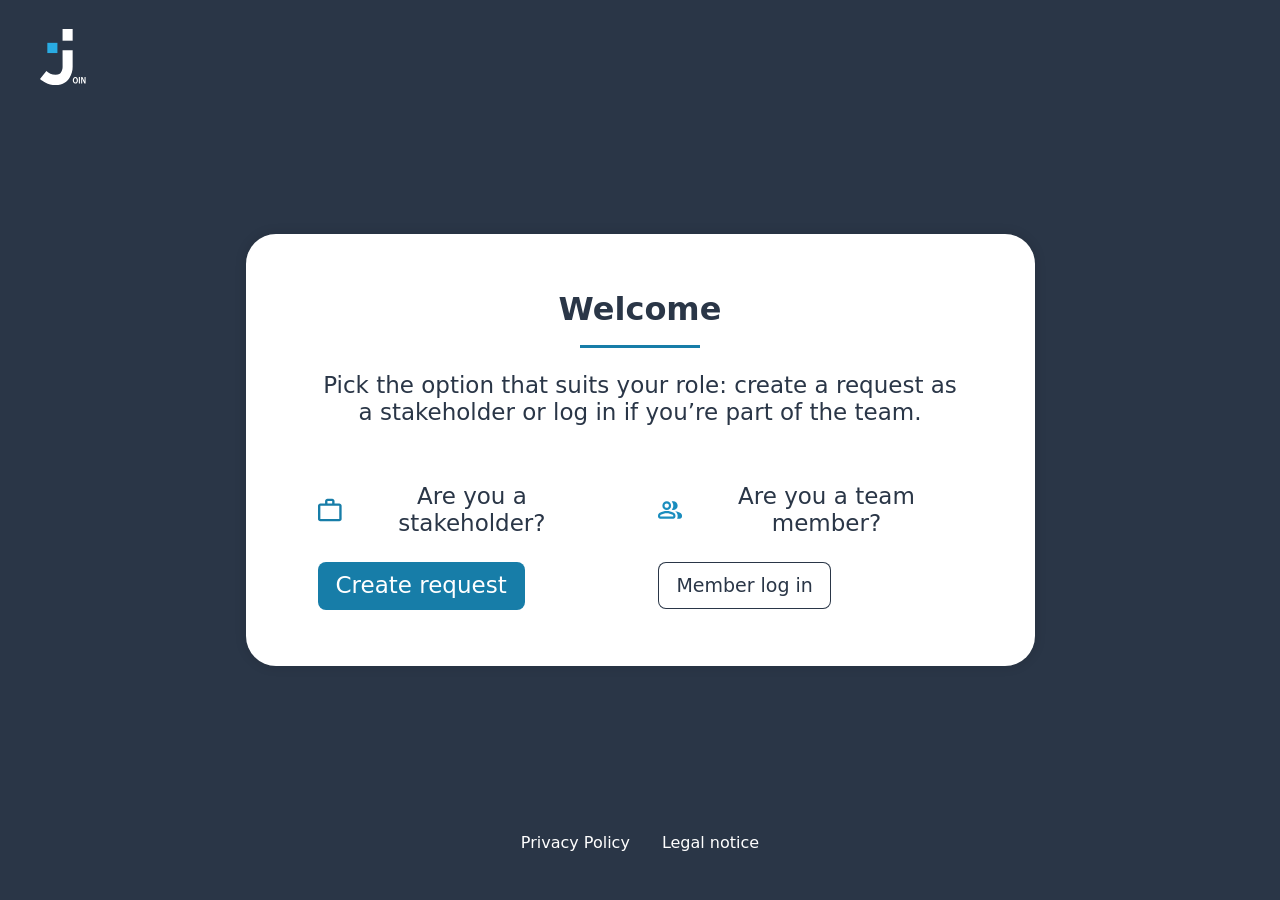
==== commit 514df373: "feat(landing): add Join logo to welcome page Mobile artboard 350522:9493 places the white logo at 41" ====
--- a/index.html
+++ b/index.html
@@ -14,10 +14,12 @@
 </head>
 <body>
   <main class="welcome-page">
+    <img class="welcome-page__logo" src="/assets/logos/join-logo-splash.svg"
+         alt="" width="64" height="78">
     <div class="welcome-page__content">
       <p class="welcome-page__signup">
         <span>Not a Join user?</span>
-        <a href="#" class="text-button text-button--on-dark" data-label="Sign up">Sign up</a>
+        <a href="/html/pages/sign-up.html" class="text-button text-button--on-dark" data-label="Sign up">Sign up</a>
       </p>
 
       <section class="welcome-card" aria-labelledby="welcome-title">
@@ -46,15 +48,15 @@
               <img src="/assets/icons/team-member.svg" alt="">
               Are you a team member?
             </p>
-            <a class="button button--role-secondary" href="#">Member log in</a>
+            <a class="button button--role-secondary" href="/html/pages/login.html">Member log in</a>
           </div>
         </div>
       </section>
     </div>
 
     <nav class="welcome-page__footer" aria-label="Legal">
-      <a class="text-button text-button--on-dark" href="#" data-label="Privacy Policy">Privacy Policy</a>
-      <a class="text-button text-button--on-dark" href="#" data-label="Legal notice">Legal notice</a>
+      <a class="text-button text-button--on-dark" href="/html/pages/privacy-policy.html" data-label="Privacy Policy">Privacy Policy</a>
+      <a class="text-button text-button--on-dark" href="/html/pages/legal-notice.html" data-label="Legal notice">Legal notice</a>
     </nav>
   </main>
 </body>
--- a/assets/fonts/fonts.css
+++ b/assets/fonts/fonts.css
@@ -76,42 +76,6 @@
 }
 
 @font-face {
-  font-family: 'Mulish';
-  font-style: normal;
-  font-weight: 500;
-  font-display: swap;
-  src: url('/assets/fonts/mulish-var-latin-ext.woff2') format('woff2');
-  unicode-range: U+0100-02BA, U+02BD-02C5, U+02C7-02CC, U+02CE-02D7, U+02DD-02FF, U+0304, U+0308, U+0329, U+1D00-1DBF, U+1E00-1E9F, U+1EF2-1EFF, U+2020, U+20A0-20AB, U+20AD-20C0, U+2113, U+2C60-2C7F, U+A720-A7FF;
-}
-
-@font-face {
-  font-family: 'Mulish';
-  font-style: normal;
-  font-weight: 500;
-  font-display: swap;
-  src: url('/assets/fonts/mulish-var-latin.woff2') format('woff2');
-  unicode-range: U+0000-00FF, U+0131, U+0152-0153, U+02BB-02BC, U+02C6, U+02DA, U+02DC, U+0304, U+0308, U+0329, U+2000-206F, U+20AC, U+2122, U+2191, U+2193, U+2212, U+2215, U+FEFF, U+FFFD;
-}
-
-@font-face {
-  font-family: 'Mulish';
-  font-style: normal;
-  font-weight: 700;
-  font-display: swap;
-  src: url('/assets/fonts/mulish-var-latin-ext.woff2') format('woff2');
-  unicode-range: U+0100-02BA, U+02BD-02C5, U+02C7-02CC, U+02CE-02D7, U+02DD-02FF, U+0304, U+0308, U+0329, U+1D00-1DBF, U+1E00-1E9F, U+1EF2-1EFF, U+2020, U+20A0-20AB, U+20AD-20C0, U+2113, U+2C60-2C7F, U+A720-A7FF;
-}
-
-@font-face {
-  font-family: 'Mulish';
-  font-style: normal;
-  font-weight: 700;
-  font-display: swap;
-  src: url('/assets/fonts/mulish-var-latin.woff2') format('woff2');
-  unicode-range: U+0000-00FF, U+0131, U+0152-0153, U+02BB-02BC, U+02C6, U+02DA, U+02DC, U+0304, U+0308, U+0329, U+2000-206F, U+20AC, U+2122, U+2191, U+2193, U+2212, U+2215, U+FEFF, U+FFFD;
-}
-
-@font-face {
   font-family: 'Open Sans';
   font-style: normal;
   font-weight: 400;
@@ -164,21 +128,3 @@
   src: url('/assets/fonts/open-sans-var-latin.woff2') format('woff2');
   unicode-range: U+0000-00FF, U+0131, U+0152-0153, U+02BB-02BC, U+02C6, U+02DA, U+02DC, U+0304, U+0308, U+0329, U+2000-206F, U+20AC, U+2122, U+2191, U+2193, U+2212, U+2215, U+FEFF, U+FFFD;
 }
-
-@font-face {
-  font-family: 'Poppins';
-  font-style: normal;
-  font-weight: 400;
-  font-display: swap;
-  src: url('/assets/fonts/poppins-400-latin-ext.woff2') format('woff2');
-  unicode-range: U+0100-02BA, U+02BD-02C5, U+02C7-02CC, U+02CE-02D7, U+02DD-02FF, U+0304, U+0308, U+0329, U+1D00-1DBF, U+1E00-1E9F, U+1EF2-1EFF, U+2020, U+20A0-20AB, U+20AD-20C0, U+2113, U+2C60-2C7F, U+A720-A7FF;
-}
-
-@font-face {
-  font-family: 'Poppins';
-  font-style: normal;
-  font-weight: 400;
-  font-display: swap;
-  src: url('/assets/fonts/poppins-400-latin.woff2') format('woff2');
-  unicode-range: U+0000-00FF, U+0131, U+0152-0153, U+02BB-02BC, U+02C6, U+02DA, U+02DC, U+0304, U+0308, U+0329, U+2000-206F, U+20AC, U+2122, U+2191, U+2193, U+2212, U+2215, U+FEFF, U+FFFD;
-}
--- a/css/core/tokens.css
+++ b/css/core/tokens.css
@@ -38,7 +38,9 @@
   --color-creator-member: #92ffbc;       /* Creator badge "member", node 350510:12310 */
   --color-creator-extern: #ebfc88;       /* Creator badge "extern", node 350510:12321 */
   --color-creator-text: #0b3681;         /* Creator badge label, node 350510:12313 */
-  --gradient-ai: linear-gradient(90deg, #9327ff, #2ea1dc); /* "Ai-generated ticket", node 350510:12645 */
+  --color-ai-gradient-from: #9327ff;      /* "Ai-generated ticket" gradient start, node 350510:12645 */
+  --color-ai-gradient-to: #2ea1dc;        /* "Ai-generated ticket" gradient end, node 350510:12645 */
+  --gradient-ai: linear-gradient(90deg, var(--color-ai-gradient-from), var(--color-ai-gradient-to));
   --color-label-user-story: #7b3acf;     /* Board label, node 75609:16165 */
   --color-label-technical: #12ad9a;      /* Board label, node 75609:16167 */
 
--- a/css/landing/pages.css
+++ b/css/landing/pages.css
@@ -17,6 +17,20 @@
   min-height: 100vh;
   padding: var(--space-40) var(--space-16);
   background-color: var(--color-background-inverse);
+}
+
+/*
+ * Logo: the mobile artboard 350522:9493 places "Capa 2" (64 x 78) at 41/45.
+ * The 1440 px artboard 350504:9300 carries no logo; it is kept on desktop
+ * anyway, sized and offset like the request page brand (46 px), so the two
+ * landing pages match. Deviation from the artboard documented in the commit.
+ */
+.welcome-page__logo {
+  position: absolute;
+  top: 45px;
+  left: 41px;
+  width: 64px;
+  height: auto;
 }
 
 .welcome-page__content {
@@ -118,6 +132,12 @@
 @media (min-width: 768px) {
   .welcome-page {
     padding: var(--space-40) var(--space-56);
+  }
+
+  .welcome-page__logo {
+    top: 29px;
+    left: 40px;
+    width: 46px;
   }
 
   .welcome-page__signup {
@@ -282,6 +302,13 @@
   margin-top: var(--space-48);
 }
 
+.request-page__noscript {
+  margin-top: var(--space-16);
+  font-family: var(--font-prose);
+  font-size: var(--font-size-body);
+  color: var(--color-text-muted);
+}
+
 .request-page__footer {
   display: flex;
   gap: var(--space-16);
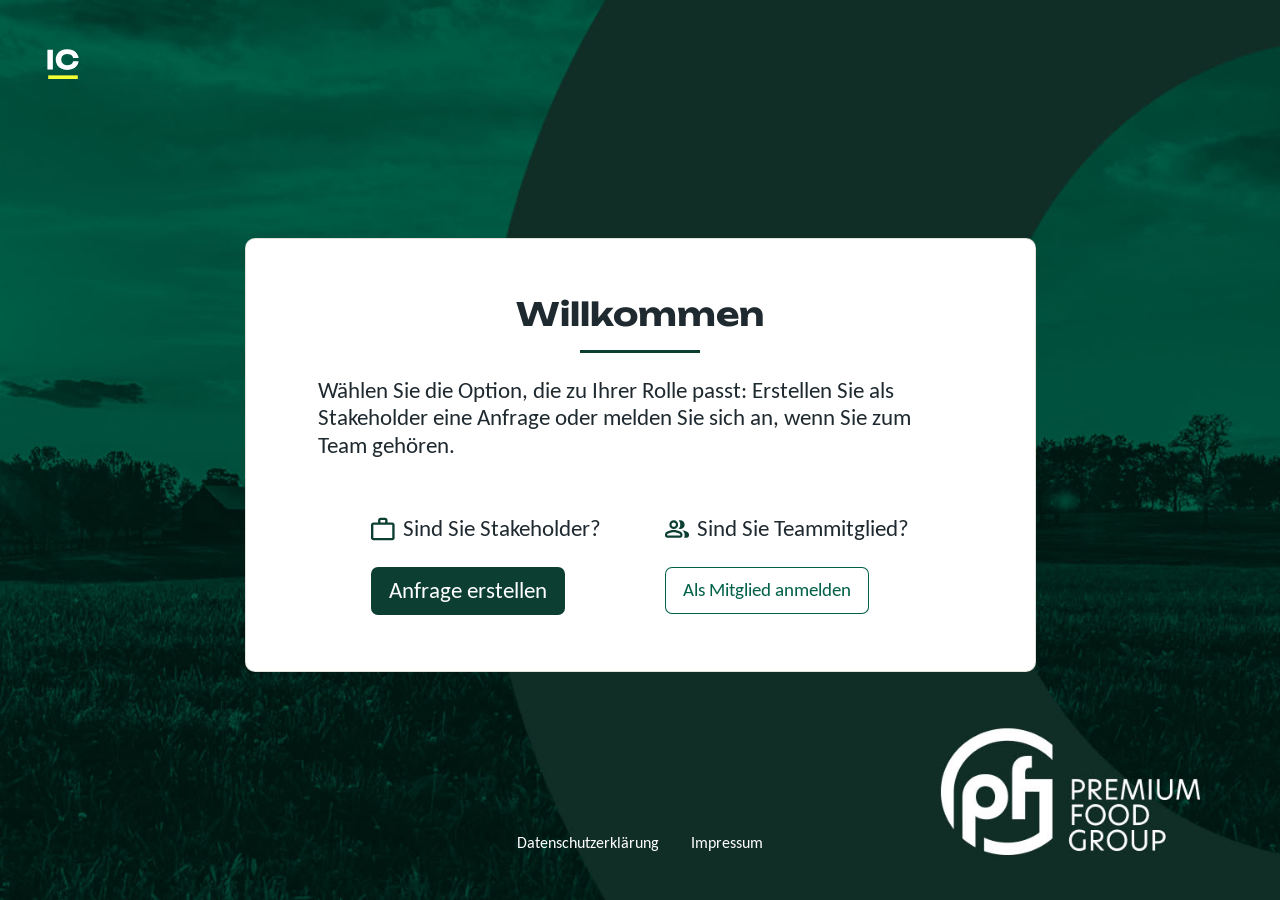
==== commit 1c686052: "feat: PFG layout and German UI" ====
--- a/index.html
+++ b/index.html
@@ -1,10 +1,10 @@
 <!DOCTYPE html>
-<html lang="en">
+<html lang="de">
 <head>
   <meta charset="utf-8">
   <meta name="viewport" content="width=device-width, initial-scale=1">
-  <title>Join Issue Collector — Welcome</title>
-  <meta name="description" content="Pick your role: create a feature request as a stakeholder, or log in as a team member.">
+  <title>PFG Issue Collector · Willkommen</title>
+  <meta name="description" content="Wählen Sie Ihre Rolle: Stellen Sie als Stakeholder eine Feature-Anfrage oder melden Sie sich als Teammitglied an.">
   <link rel="icon" href="/assets/logos/join-logo-dark.svg" type="image/svg+xml">
   <link rel="stylesheet" href="/assets/fonts/fonts.css">
   <link rel="stylesheet" href="/css/core/tokens.css">
@@ -14,23 +14,24 @@
 </head>
 <body>
   <main class="welcome-page">
+    <div class="welcome-page__splash" aria-hidden="true"></div>
     <img class="welcome-page__logo" src="/assets/logos/join-logo-splash.svg"
          alt="" width="64" height="78">
     <div class="welcome-page__content">
       <p class="welcome-page__signup">
-        <span>Not a Join user?</span>
-        <a href="/html/pages/sign-up.html" class="text-button text-button--on-dark" data-label="Sign up">Sign up</a>
+        <span>Noch kein Konto?</span>
+        <a href="/html/pages/sign-up.html" class="text-button text-button--on-dark" data-label="Registrieren">Registrieren</a>
       </p>
 
       <section class="welcome-card" aria-labelledby="welcome-title">
         <div class="welcome-card__intro">
           <h1 class="welcome-card__title" id="welcome-title">
-            Welcome
+            Willkommen
             <hr class="welcome-card__rule">
           </h1>
           <p class="welcome-card__lead">
-            Pick the option that suits your role: create a request as a stakeholder
-            or log in if you’re part of the team.
+            Wählen Sie die Option, die zu Ihrer Rolle passt: Erstellen Sie als Stakeholder
+            eine Anfrage oder melden Sie sich an, wenn Sie zum Team gehören.
           </p>
         </div>
 
@@ -38,25 +39,25 @@
           <div class="role-option">
             <p class="role-option__prompt">
               <img src="/assets/icons/stakeholder-work.svg" alt="">
-              Are you a stakeholder?
+              Sind Sie Stakeholder?
             </p>
-            <a class="button button--role" href="/html/pages/request.html">Create request</a>
+            <a class="button button--role" href="/html/pages/request.html">Anfrage erstellen</a>
           </div>
 
           <div class="role-option">
             <p class="role-option__prompt">
               <img src="/assets/icons/team-member.svg" alt="">
-              Are you a team member?
+              Sind Sie Teammitglied?
             </p>
-            <a class="button button--role-secondary" href="/html/pages/login.html">Member log in</a>
+            <a class="button button--role-secondary" href="/html/pages/login.html">Als Mitglied anmelden</a>
           </div>
         </div>
       </section>
     </div>
 
-    <nav class="welcome-page__footer" aria-label="Legal">
-      <a class="text-button text-button--on-dark" href="/html/pages/privacy-policy.html" data-label="Privacy Policy">Privacy Policy</a>
-      <a class="text-button text-button--on-dark" href="/html/pages/legal-notice.html" data-label="Legal notice">Legal notice</a>
+    <nav class="welcome-page__footer" aria-label="Rechtliches">
+      <a class="text-button text-button--on-dark" href="/html/pages/privacy-policy.html" data-label="Datenschutzerklärung">Datenschutzerklärung</a>
+      <a class="text-button text-button--on-dark" href="/html/pages/legal-notice.html" data-label="Impressum">Impressum</a>
     </nav>
   </main>
 </body>
--- a/assets/fonts/fonts.css
+++ b/assets/fonts/fonts.css
@@ -1,130 +1,76 @@
-/* Self-hosted web fonts for the Join Issue Collector.
-   Families and weights taken from the text nodes of the Figma file
-   (file key 6OT2cRhEtUALqFQy0ukNlT). Sources: Google Fonts, SIL Open Font License 1.1.
-   latin + latin-ext subsets only. */
+/* Self-hosted web fonts for the PFG Issue Collector.
+   PFG design system: Unbounded for titles, Calibri for text with Carlito
+   as its metric-compatible web substitute. Sources: Fontsource (Google Fonts),
+   SIL Open Font License 1.1. latin + latin-ext subsets only. */
 
 @font-face {
-  font-family: 'Inter';
+  font-family: 'Unbounded';
   font-style: normal;
-  font-weight: 400;
+  font-weight: 400 500;
   font-display: swap;
-  src: url('/assets/fonts/inter-var-latin-ext.woff2') format('woff2');
+  src: url('/assets/fonts/unbounded-latin-ext-400-normal.woff2') format('woff2');
   unicode-range: U+0100-02BA, U+02BD-02C5, U+02C7-02CC, U+02CE-02D7, U+02DD-02FF, U+0304, U+0308, U+0329, U+1D00-1DBF, U+1E00-1E9F, U+1EF2-1EFF, U+2020, U+20A0-20AB, U+20AD-20C0, U+2113, U+2C60-2C7F, U+A720-A7FF;
 }
 
 @font-face {
-  font-family: 'Inter';
+  font-family: 'Unbounded';
   font-style: normal;
-  font-weight: 400;
+  font-weight: 400 500;
   font-display: swap;
-  src: url('/assets/fonts/inter-var-latin.woff2') format('woff2');
+  src: url('/assets/fonts/unbounded-latin-400-normal.woff2') format('woff2');
   unicode-range: U+0000-00FF, U+0131, U+0152-0153, U+02BB-02BC, U+02C6, U+02DA, U+02DC, U+0304, U+0308, U+0329, U+2000-206F, U+20AC, U+2122, U+2191, U+2193, U+2212, U+2215, U+FEFF, U+FFFD;
 }
 
 @font-face {
-  font-family: 'Inter';
+  font-family: 'Unbounded';
   font-style: normal;
-  font-weight: 500;
+  font-weight: 600 800;
   font-display: swap;
-  src: url('/assets/fonts/inter-var-latin-ext.woff2') format('woff2');
+  src: url('/assets/fonts/unbounded-latin-ext-700-normal.woff2') format('woff2');
   unicode-range: U+0100-02BA, U+02BD-02C5, U+02C7-02CC, U+02CE-02D7, U+02DD-02FF, U+0304, U+0308, U+0329, U+1D00-1DBF, U+1E00-1E9F, U+1EF2-1EFF, U+2020, U+20A0-20AB, U+20AD-20C0, U+2113, U+2C60-2C7F, U+A720-A7FF;
 }
 
 @font-face {
-  font-family: 'Inter';
+  font-family: 'Unbounded';
   font-style: normal;
-  font-weight: 500;
+  font-weight: 600 800;
   font-display: swap;
-  src: url('/assets/fonts/inter-var-latin.woff2') format('woff2');
+  src: url('/assets/fonts/unbounded-latin-700-normal.woff2') format('woff2');
   unicode-range: U+0000-00FF, U+0131, U+0152-0153, U+02BB-02BC, U+02C6, U+02DA, U+02DC, U+0304, U+0308, U+0329, U+2000-206F, U+20AC, U+2122, U+2191, U+2193, U+2212, U+2215, U+FEFF, U+FFFD;
 }
 
 @font-face {
-  font-family: 'Inter';
+  font-family: 'Carlito';
   font-style: normal;
-  font-weight: 600;
+  font-weight: 400 500;
   font-display: swap;
-  src: url('/assets/fonts/inter-var-latin-ext.woff2') format('woff2');
+  src: url('/assets/fonts/carlito-latin-ext-400-normal.woff2') format('woff2');
   unicode-range: U+0100-02BA, U+02BD-02C5, U+02C7-02CC, U+02CE-02D7, U+02DD-02FF, U+0304, U+0308, U+0329, U+1D00-1DBF, U+1E00-1E9F, U+1EF2-1EFF, U+2020, U+20A0-20AB, U+20AD-20C0, U+2113, U+2C60-2C7F, U+A720-A7FF;
 }
 
 @font-face {
-  font-family: 'Inter';
+  font-family: 'Carlito';
   font-style: normal;
-  font-weight: 600;
+  font-weight: 400 500;
   font-display: swap;
-  src: url('/assets/fonts/inter-var-latin.woff2') format('woff2');
+  src: url('/assets/fonts/carlito-latin-400-normal.woff2') format('woff2');
   unicode-range: U+0000-00FF, U+0131, U+0152-0153, U+02BB-02BC, U+02C6, U+02DA, U+02DC, U+0304, U+0308, U+0329, U+2000-206F, U+20AC, U+2122, U+2191, U+2193, U+2212, U+2215, U+FEFF, U+FFFD;
 }
 
 @font-face {
-  font-family: 'Inter';
+  font-family: 'Carlito';
   font-style: normal;
-  font-weight: 700;
+  font-weight: 600 800;
   font-display: swap;
-  src: url('/assets/fonts/inter-var-latin-ext.woff2') format('woff2');
+  src: url('/assets/fonts/carlito-latin-ext-700-normal.woff2') format('woff2');
   unicode-range: U+0100-02BA, U+02BD-02C5, U+02C7-02CC, U+02CE-02D7, U+02DD-02FF, U+0304, U+0308, U+0329, U+1D00-1DBF, U+1E00-1E9F, U+1EF2-1EFF, U+2020, U+20A0-20AB, U+20AD-20C0, U+2113, U+2C60-2C7F, U+A720-A7FF;
 }
 
 @font-face {
-  font-family: 'Inter';
+  font-family: 'Carlito';
   font-style: normal;
-  font-weight: 700;
+  font-weight: 600 800;
   font-display: swap;
-  src: url('/assets/fonts/inter-var-latin.woff2') format('woff2');
+  src: url('/assets/fonts/carlito-latin-700-normal.woff2') format('woff2');
   unicode-range: U+0000-00FF, U+0131, U+0152-0153, U+02BB-02BC, U+02C6, U+02DA, U+02DC, U+0304, U+0308, U+0329, U+2000-206F, U+20AC, U+2122, U+2191, U+2193, U+2212, U+2215, U+FEFF, U+FFFD;
 }
-
-@font-face {
-  font-family: 'Open Sans';
-  font-style: normal;
-  font-weight: 400;
-  font-display: swap;
-  src: url('/assets/fonts/open-sans-var-latin-ext.woff2') format('woff2');
-  unicode-range: U+0100-02BA, U+02BD-02C5, U+02C7-02CC, U+02CE-02D7, U+02DD-02FF, U+0304, U+0308, U+0329, U+1D00-1DBF, U+1E00-1E9F, U+1EF2-1EFF, U+2020, U+20A0-20AB, U+20AD-20C0, U+2113, U+2C60-2C7F, U+A720-A7FF;
-}
-
-@font-face {
-  font-family: 'Open Sans';
-  font-style: normal;
-  font-weight: 400;
-  font-display: swap;
-  src: url('/assets/fonts/open-sans-var-latin.woff2') format('woff2');
-  unicode-range: U+0000-00FF, U+0131, U+0152-0153, U+02BB-02BC, U+02C6, U+02DA, U+02DC, U+0304, U+0308, U+0329, U+2000-206F, U+20AC, U+2122, U+2191, U+2193, U+2212, U+2215, U+FEFF, U+FFFD;
-}
-
-@font-face {
-  font-family: 'Open Sans';
-  font-style: normal;
-  font-weight: 600;
-  font-display: swap;
-  src: url('/assets/fonts/open-sans-var-latin-ext.woff2') format('woff2');
-  unicode-range: U+0100-02BA, U+02BD-02C5, U+02C7-02CC, U+02CE-02D7, U+02DD-02FF, U+0304, U+0308, U+0329, U+1D00-1DBF, U+1E00-1E9F, U+1EF2-1EFF, U+2020, U+20A0-20AB, U+20AD-20C0, U+2113, U+2C60-2C7F, U+A720-A7FF;
-}
-
-@font-face {
-  font-family: 'Open Sans';
-  font-style: normal;
-  font-weight: 600;
-  font-display: swap;
-  src: url('/assets/fonts/open-sans-var-latin.woff2') format('woff2');
-  unicode-range: U+0000-00FF, U+0131, U+0152-0153, U+02BB-02BC, U+02C6, U+02DA, U+02DC, U+0304, U+0308, U+0329, U+2000-206F, U+20AC, U+2122, U+2191, U+2193, U+2212, U+2215, U+FEFF, U+FFFD;
-}
-
-@font-face {
-  font-family: 'Open Sans';
-  font-style: normal;
-  font-weight: 700;
-  font-display: swap;
-  src: url('/assets/fonts/open-sans-var-latin-ext.woff2') format('woff2');
-  unicode-range: U+0100-02BA, U+02BD-02C5, U+02C7-02CC, U+02CE-02D7, U+02DD-02FF, U+0304, U+0308, U+0329, U+1D00-1DBF, U+1E00-1E9F, U+1EF2-1EFF, U+2020, U+20A0-20AB, U+20AD-20C0, U+2113, U+2C60-2C7F, U+A720-A7FF;
-}
-
-@font-face {
-  font-family: 'Open Sans';
-  font-style: normal;
-  font-weight: 700;
-  font-display: swap;
-  src: url('/assets/fonts/open-sans-var-latin.woff2') format('woff2');
-  unicode-range: U+0000-00FF, U+0131, U+0152-0153, U+02BB-02BC, U+02C6, U+02DA, U+02DC, U+0304, U+0308, U+0329, U+2000-206F, U+20AC, U+2122, U+2191, U+2193, U+2212, U+2215, U+FEFF, U+FFFD;
-}
--- a/css/core/tokens.css
+++ b/css/core/tokens.css
@@ -1,110 +1,101 @@
-/*
- * Design tokens for the Join Issue Collector.
- *
- * Every value is taken from the Figma file 6OT2cRhEtUALqFQy0ukNlT.
- * The comment behind each token names its origin: the Figma style name where one
- * exists, otherwise the node the value was read from. See docs/design/spec.md.
- *
- * Figma style names are NOT reused as token names: the file contains several
- * different values under the same style name (see spec.md section 6.4).
- */
-
 :root {
   /* ---------- Brand and surface colours ---------- */
-  --color-primary: #2a3647;              /* Figma style "Version 2/main color" */
-  --color-primary-hover: #177da8;        /* Figma style "Version 2/Ligth blue" */
-  --color-primary-active: #091931;       /* Button variant "click", node 301:1823 */
-  --color-accent: #29abe2;               /* Figma style "Ligth blue" */
-  --color-surface: #ffffff;              /* Figma style "white" */
-  --color-background: #f6f7f8;           /* App page fill, node 350504:9311 */
-  --color-background-inverse: #2a3647;   /* Welcome screen fill, node 350504:9300 */
+  --color-primary: #006048;
+  --color-primary-hover: #0c3e32;
+  --color-primary-active: #102e26;
+  --color-accent: #0c3e32;
+  --color-accent-on-dark: #f3ff33;
+  --color-surface: #ffffff;
+  --color-background: #f2f4f3;
+  --color-background-inverse: #102e26;
 
   /* ---------- Text colours ---------- */
-  --color-text: #000000;                 /* Figma style "black" */
-  --color-text-strong: #2a3647;          /* Figma style "Version 2/main color" */
-  --color-text-muted: #42526e;           /* Figma style "menu color" */
-  --color-text-subtle: #686868;          /* Figma style "Style", used on text buttons */
-  --color-text-on-dark: #ffffff;         /* Figma style "white" */
+  --color-text: #1f2a30;
+  --color-text-strong: #1f2a30;
+  --color-text-muted: #5f6b72;
+  --color-text-subtle: #5f6b72;
+  --color-text-on-dark: #ffffff;
 
   /* ---------- Status colours ---------- */
-  --color-urgent: #ff3d00;               /* Figma style "urgent color" */
-  --color-medium: #ffa800;               /* Figma style "medium color" */
-  --color-low: #7ae229;                  /* Figma style "low color" */
-  --color-limit-desktop: #ff3d00;        /* Counter "10 of 10", node 350504:9579 */
-  --color-limit-mobile: #de3500;         /* Counter "10 of 10", node 350522:9778 */
-  --color-alert-surface: rgba(255, 210, 210, 0.52); /* Limit notice, node 350537:9936 */
+  --color-urgent: #d03b3b;
+  --color-medium: #ffa800;
+  --color-low: #0ca30c;
+  --color-limit-desktop: #d03b3b;
+  --color-limit-mobile: #d03b3b;
+  --color-alert-surface: #fbe9e9;
 
   /* ---------- Issue Collector specifics ---------- */
-  --color-creator-member: #92ffbc;       /* Creator badge "member", node 350510:12310 */
-  --color-creator-extern: #ebfc88;       /* Creator badge "extern", node 350510:12321 */
-  --color-creator-text: #0b3681;         /* Creator badge label, node 350510:12313 */
-  --color-ai-gradient-from: #9327ff;      /* "Ai-generated ticket" gradient start, node 350510:12645 */
-  --color-ai-gradient-to: #2ea1dc;        /* "Ai-generated ticket" gradient end, node 350510:12645 */
+  --color-creator-member: #e6f1ec;
+  --color-creator-extern: #f3ff33;
+  --color-creator-text: #006048;
+  --color-ai-gradient-from: #006048;
+  --color-ai-gradient-to: #2e8b57;
   --gradient-ai: linear-gradient(90deg, var(--color-ai-gradient-from), var(--color-ai-gradient-to));
-  --color-label-user-story: #7b3acf;     /* Board label, node 75609:16165 */
-  --color-label-technical: #12ad9a;      /* Board label, node 75609:16167 */
+  --color-label-user-story: #006048;
+  --color-label-technical: #0c3e32;
 
   /* ---------- Borders ---------- */
-  --color-border-field: #d1d1d1;         /* Figma style "Style", text field default */
-  --color-border-field-hover: #686868;   /* Text field variant "hover", node 75597:14106 */
-  --color-border-field-focus: #177da8;   /* Text field variant "click", node 75597:14109 */
-  --color-divider: #e7e7e7;              /* Figma style "icon2" */
+  --color-border-field: #d1d1d1;
+  --color-border-field-hover: #5f6b72;
+  --color-border-field-focus: #006048;
+  --color-link-email: #006048;
+  --color-divider: #e1e0d9;
 
-  /* ---------- Type families ----------
-   * The file uses Inter for the existing Join screens and Open Sans for the
-   * newer Issue Collector screens. Both are kept; see spec.md section 6.4 no. 4.
-   */
-  --font-ui: 'Inter', 'Segoe UI', system-ui, sans-serif;
-  --font-prose: 'Open Sans', 'Segoe UI', system-ui, sans-serif;
+  /* ---------- Overlay and interaction tints ---------- */
+  --color-scrim: rgba(0, 0, 0, 0.35);
+  --color-primary-hover-tint: rgba(0, 96, 72, 0.12);
+  --color-hover-on-dark: rgba(255, 255, 255, 0.1);
+  --color-active-on-dark: rgba(255, 255, 255, 0.14);
 
-  /* ---------- Type scale (px values exactly as in Figma) ---------- */
-  --font-size-t1: 61px;                  /* Figma style "Version 2/t1" */
-  --font-size-t2: 47px;                  /* Figma style "Version 2/t2" */
-  --font-size-t4: 28px;                  /* Figma style "Version 2/t4" */
-  --font-size-t5: 27px;                  /* Figma style "Version 2/t5" */
-  --font-size-t6: 20px;                  /* Figma style "Version 2/t6" */
-  --font-size-body: 16px;                /* Figma style "Version 2/body" */
+  /* ---------- Type families ---------- */
+  --font-ui: Calibri, 'Carlito', 'Segoe UI', system-ui, sans-serif;
+  --font-prose: Calibri, 'Carlito', 'Segoe UI', system-ui, sans-serif;
+  --font-display: 'Unbounded', 'Segoe UI', system-ui, sans-serif;
 
-  --font-size-display-desktop: 64px;     /* "Welcome", node 350504:9374 */
-  --font-size-display-mobile: 40px;      /* "Welcome", node 350522:9690 */
-  --font-size-card-title: 32px;          /* "Welcome" on the card, node 350504:9204 */
-  --font-size-lead-desktop: 28px;        /* Lead text, node 350504:9378 */
-  --font-size-lead-mobile: 22px;         /* Lead text, node 350522:9696 */
-  --font-size-23: 23px;                  /* Buttons and prompts, node 350504:9206 */
-  --font-size-19: 19px;                  /* Prose and counter, node 350504:9380 */
-  --font-size-18: 18px;                  /* Role prompts mobile, node 350522:9536 */
+  /* ---------- Type scale ---------- */
+  --font-size-t1: 61px;
+  --font-size-t2: 47px;
+  --font-size-t4: 28px;
+  --font-size-t5: 27px;
+  --font-size-t6: 20px;
+  --font-size-body: 16px;
 
-  --line-height-ratio: 1.2;              /* 120 % on every text style in the file */
+  --font-size-display-desktop: 45px;
+  --font-size-display-mobile: 28px;
+  --font-size-card-title: 32px;
+  --font-size-lead-desktop: 28px;
+  --font-size-lead-mobile: 22px;
+  --font-size-23: 23px;
+  --font-size-19: 19px;
+  --font-size-18: 18px;
+
+  --line-height-ratio: 1.2;
 
   --font-weight-regular: 400;
   --font-weight-medium: 500;
   --font-weight-semibold: 600;
   --font-weight-bold: 700;
 
-  /* ---------- Radii ----------
-   * No single project-wide radius works: the file uses at least eight deliberate
-   * values. Tokens are therefore named per part. See spec.md section 1.6.
-   */
-  --radius-checkbox: 3px;                /* Check button, node 70870:6310 */
-  --radius-badge: 4px;                   /* Creator badge, node 350510:12309 */
-  --radius-button: 8px;                  /* Button sets 301:1814 / 301:1829 */
-  --radius-image: 8px;                   /* Illustration, node 350504:9382 */
-  --radius-field: 10px;                  /* Text field, node 75597:14103 */
-  --radius-panel: 16px;                  /* Large panels, e. g. node 350504:9173 */
-  --radius-card: 24px;                   /* Board card, node 75609:16189 */
-  --radius-dialog: 30px;                 /* Welcome card, node 350504:9200 */
-  --radius-round: 50%;                   /* Avatars, cornerRadius 45 on 32-56 px nodes */
+  /* ---------- Radii ---------- */
+  --radius-checkbox: 3px;
+  --radius-badge: 4px;
+  --radius-button: 7px;
+  --radius-image: 7px;
+  --radius-field: 7px;
+  --radius-panel: 9px;
+  --radius-card: 9px;
+  --radius-dialog: 9px;
+  --radius-round: 50%;
 
   /* ---------- Shadows ---------- */
-  --shadow-card: 0 0 4px 0 rgba(0, 0, 0, 0.1);      /* Figma effect style "nuevo" */
-  --shadow-panel: 0 0 10px 3px rgba(0, 0, 0, 0.08); /* Figma effect style "shadoe backlog box" */
-  --shadow-button: 0 4px 4px 0 rgba(0, 0, 0, 0.25); /* Figma effect style "stronger" */
-  --shadow-header: 0 4px 4px 0 rgba(0, 0, 0, 0.1);  /* Figma effect style "Barra superior" */
+  --shadow-card: 0 0 0 1px #e1e0d9;
+  --shadow-panel: 0 0 0 1px #e1e0d9;
+  --shadow-button: none;
+  --shadow-header: none;
+  --shadow-dropdown: 0 12px 28px rgba(0, 0, 0, 0.18);
+  --shadow-overlay: 0 24px 80px rgba(0, 0, 0, 0.16);
 
-  /* ---------- Spacing ----------
-   * The gap and padding values that actually occur in the auto-layout frames.
-   * There is no 4- or 8-point system in the file; these are the real numbers.
-   */
+  /* ---------- Spacing ---------- */
   --space-4: 4px;
   --space-8: 8px;
   --space-16: 16px;
@@ -117,16 +108,13 @@
   --space-70: 70px;
 
   /* ---------- Layout ---------- */
-  --layout-sidebar-width: 232px;         /* ContentLeft, node 45:2208 */
-  --layout-header-height: 96px;          /* Header, node 69360:4547 */
-  --layout-desktop-content: 1121px;      /* Stakeholder content column, node 350519:7109 */
-  --layout-desktop-gutter: 160px;        /* x offset of that column on a 1440 px frame */
-  --layout-mobile-content: 390px;        /* Stakeholder content column, node 350537:9975 */
-  --layout-card-max: 789px;              /* Welcome card, node 350504:9200 */
+  --layout-sidebar-width: 232px;
+  --layout-header-height: 96px;
+  --layout-desktop-content: 1121px;
+  --layout-desktop-gutter: 160px;
+  --layout-mobile-content: 390px;
+  --layout-card-max: 789px;
 
-  /* ---------- Focus ----------
-   * not defined in Figma: no component set carries a focus state.
-   * Derived from the existing active colour so keyboard focus stays visible.
-   */
-  --focus-ring: 0 0 0 3px rgba(23, 125, 168, 0.55);
+  /* ---------- Focus ---------- */
+  --focus-ring: 0 0 0 3px rgba(0, 96, 72, 0.45);
 }
--- a/css/landing/base.css
+++ b/css/landing/base.css
@@ -1,8 +1,3 @@
-/*
- * Base layer: reset, document defaults and shared typography.
- * Values from docs/design/spec.md section 1.
- */
-
 *,
 *::before,
 *::after {
@@ -30,6 +25,10 @@
 p,
 figure {
   margin: 0;
+}
+
+h1 {
+  font-family: var(--font-display);
 }
 
 ul {
@@ -70,13 +69,21 @@
   white-space: nowrap;
 }
 
-/*
- * The Figma file sets the error message "This field is required" in 12 px and
- * two more styles in 13/14 px. That conflicts with the project rule of a 16 px
- * minimum and with the specification sheet. 16 px is used here; see spec.md 6.5.
- */
 .form-error {
   font-family: var(--font-prose);
   font-size: var(--font-size-body);
   color: var(--color-urgent);
 }
+
+@media (prefers-reduced-motion: reduce) {
+  *,
+  *::before,
+  *::after {
+    animation-duration: 0.01ms !important;
+    animation-iteration-count: 1 !important;
+    animation-delay: -1ms !important;
+    transition-duration: 0.01ms !important;
+    transition-delay: 0ms !important;
+    scroll-behavior: auto !important;
+  }
+}
--- a/css/landing/components.css
+++ b/css/landing/components.css
@@ -1,10 +1,3 @@
-/*
- * Component layer. Each block names the Figma component set it comes from.
- * Variant values are listed in docs/design/components.md.
- */
-
-/* ---------- Button, primary — set "Button wo icon" (301:1814) ---------- */
-
 .button {
   display: inline-flex;
   align-items: center;
@@ -37,11 +30,6 @@
   box-shadow: var(--shadow-button);
 }
 
-/* ---------- Button, secondary — set "Button seconday wo icon" (301:1829) ----------
- * Figma switches the stroke from 1 px to 2 px on hover. An inset box-shadow is used
- * instead of a border so the hover state cannot shift the layout.
- */
-
 .button--secondary {
   background-color: transparent;
   color: var(--color-primary);
@@ -58,8 +46,6 @@
   box-shadow: inset 0 0 0 1px var(--color-primary-active), var(--shadow-button);
 }
 
-/* ---------- Button, accent — Stakeholder page (350504:9214 / 350504:9384) ---------- */
-
 .button--accent {
   background-color: var(--color-primary-hover);
   color: var(--color-text-on-dark);
@@ -75,12 +61,6 @@
   box-shadow: var(--shadow-button);
 }
 
-/*
- * Size variants. The mobile buttons in Figma are 27 px high (set 371:2121),
- * which is below the 44 px touch-target minimum. The design height is kept for
- * the visual result and the hit area is enlarged with a transparent inset,
- * so nothing moves and the target is still reachable. See spec.md 6.5 no. 3.
- */
 .button--lg {
   padding: 16px 18px;
   border-radius: var(--radius-field);
@@ -94,11 +74,6 @@
   font-size: var(--font-size-23);
 }
 
-/*
- * The request button differs between the two artboards, so both are kept:
- *   mobile  (350522:9719) - "Create request", fill #2A3647, Inter 16, no icon
- *   desktop (350504:9384) - "Create Email Request", fill #177DA8, Open Sans 23, check icon
- */
 .button--request {
   padding: 15px 24px;
   background-color: var(--color-primary);
@@ -144,11 +119,6 @@
   }
 }
 
-/*
- * Role buttons on the Welcome screen. Both artboards differ again:
- *   mobile  (350522:9711 / 350522:9714) - Inter 16, padding 15/24, fill #2A3647
- *   desktop (350504:9214 / 350504:9220) - Open Sans 23 resp. 19, fill #177DA8
- */
 .button--role {
   padding: 15px 24px;
   background-color: var(--color-primary);
@@ -201,11 +171,6 @@
   }
 }
 
-/*
- * Button icon. The Material Symbols files carry no fill attribute, so an <img>
- * would always render them black. The glyph is used as a mask instead and takes
- * the button's own colour - white on the accent button, as in node 350504:9384.
- */
 .button__icon {
   display: block;
   width: 24px;
@@ -219,8 +184,6 @@
   --icon: url('/assets/icons/material/check.svg');
 }
 
-/* ---------- Text button — set "Text Button" (70889:6497) ---------- */
-
 .text-button {
   display: inline-flex;
   align-items: center;
@@ -232,11 +195,6 @@
   text-decoration: none;
 }
 
-/*
- * Figma variant 2 sets the label to weight 700 (node 70889:6498). A real weight
- * change would widen the label and reflow the footer row, so the emphasis is
- * painted with text-shadow instead - same visual weight, identical metrics.
- */
 .text-button:hover,
 .text-button:focus-visible {
   text-shadow: 0.03em 0 0 currentColor, -0.03em 0 0 currentColor;
@@ -245,8 +203,6 @@
 .text-button--on-dark {
   color: var(--color-text-on-dark);
 }
-
-/* ---------- Icon button — set "arrow-left-line" (70853:4953) ---------- */
 
 .icon-button {
   display: inline-flex;
@@ -263,14 +219,9 @@
 }
 
 .icon-button:hover {
-  background-color: rgba(23, 125, 168, 0.12);
-}
-
-/*
- * The exported component carries its own fill (#177DA8, node 70853:4954), while
- * the instance on the request screen overrides it to #2A3647 (node 350504:9387).
- * The glyph is therefore masked so the colour comes from CSS, not from the file.
- */
+  background-color: var(--color-primary-hover-tint);
+}
+
 .icon-button__glyph {
   display: block;
   width: 32px;
@@ -283,8 +234,6 @@
 .icon-button__glyph--arrow-left {
   --icon: url('/assets/icons/arrow-left.svg');
 }
-
-/* ---------- Alert — limit notice (350537:9936 / 350522:9795) ---------- */
 
 .alert {
   display: flex;
@@ -308,8 +257,6 @@
   }
 }
 
-/* ---------- Request counter (350504:9388 / 350522:9693) ---------- */
-
 .request-counter {
   display: flex;
   align-items: baseline;
@@ -340,7 +287,6 @@
     font-size: var(--font-size-body);
   }
 
-  /* The mobile artboard 350522:9695 drops the word "today". */
   .request-counter__today {
     display: none;
   }
@@ -349,8 +295,6 @@
     color: var(--color-limit-mobile);
   }
 }
-
-/* ---------- Role prompt — Welcome screen (350504:9209 / 350504:9216) ---------- */
 
 .role-option {
   display: flex;
--- a/css/landing/pages.css
+++ b/css/landing/pages.css
@@ -1,36 +1,52 @@
-/*
- * Page layouts for the stakeholder landing page.
- *
- * Breakpoints
- *   768px  — not defined in Figma. The file only holds 428 px and 1440 px artboards
- *            with nothing in between; the note in node 353017:10351 names a single
- *            breakpoint at 1440 px. 768 px is a project decision, see spec.md 2.3.
- *   1440px — from the design note: "Fuege bei der Umsetzung einen Breakpoint bei 1440px hinzu."
- */
-
-/* ---------- Welcome screen (350504:9300 desktop / 350522:9493 mobile) ---------- */
-
 .welcome-page {
+  --welcome-logo-top: clamp(24px, 4.86vh, 45px);
+  --welcome-logo-left: 41px;
+  --welcome-logo-width: clamp(48px, 6.91vh, 64px);
+  --welcome-logo-height: calc(var(--welcome-logo-width) * 78 / 64);
+  --welcome-page-inline: var(--space-16);
+
   position: relative;
   display: flex;
   flex-direction: column;
   min-height: 100vh;
-  padding: var(--space-40) var(--space-16);
+  padding: var(--welcome-logo-top) var(--welcome-page-inline) var(--space-40);
+  background: var(--color-background-inverse) url('/assets/images/pfg-title-background.jpg') right bottom / cover no-repeat;
+}
+
+.welcome-page__logo {
+  position: relative;
+  z-index: 2;
+  align-self: flex-start;
+  width: var(--welcome-logo-width);
+  height: var(--welcome-logo-height);
+  margin-left: calc(var(--welcome-logo-left) - var(--welcome-page-inline));
+  animation: welcome-logo-in 900ms ease-in-out 400ms backwards;
+}
+
+.welcome-page__splash {
+  position: fixed;
+  inset: 0;
+  z-index: 1;
   background-color: var(--color-background-inverse);
-}
-
-/*
- * Logo: the mobile artboard 350522:9493 places "Capa 2" (64 x 78) at 41/45.
- * The 1440 px artboard 350504:9300 carries no logo; it is kept on desktop
- * anyway, sized and offset like the request page brand (46 px), so the two
- * landing pages match. Deviation from the artboard documented in the commit.
- */
-.welcome-page__logo {
-  position: absolute;
-  top: 45px;
-  left: 41px;
-  width: 64px;
-  height: auto;
+  pointer-events: none;
+  animation: welcome-splash-out 500ms ease-in-out 800ms forwards;
+}
+
+@keyframes welcome-logo-in {
+  from {
+    transform: translate(
+        calc(50vw - var(--welcome-logo-left) - var(--welcome-logo-width) / 2),
+        calc(50vh - var(--welcome-logo-top) - var(--welcome-logo-height) / 2)
+      )
+      scale(1.5625);
+  }
+}
+
+@keyframes welcome-splash-out {
+  to {
+    opacity: 0;
+    visibility: hidden;
+  }
 }
 
 .welcome-page__content {
@@ -40,21 +56,6 @@
   align-items: center;
   justify-content: center;
   gap: var(--space-16);
-}
-
-/*
- * On the artboard the card sits in the exact vertical centre (350504:9200 at
- * y 310 of 1024) while the legal links sit 40 px above the bottom edge. The
- * links are therefore taken out of the flow - but only when the viewport is
- * tall enough that they cannot collide with the card.
- */
-@media (min-height: 560px) {
-  .welcome-page__footer {
-    position: absolute;
-    right: 0;
-    bottom: var(--space-40);
-    left: 0;
-  }
 }
 
 .welcome-page__signup {
@@ -72,10 +73,10 @@
 .welcome-card {
   display: flex;
   flex-direction: column;
-  gap: var(--space-56);
+  gap: clamp(var(--space-24), calc(12.36vh - 58.4px), var(--space-56));
   width: 100%;
   max-width: var(--layout-card-max);
-  padding: var(--space-64) 28px;
+  padding: clamp(var(--space-24), calc(15.44vh - 79px), var(--space-64)) 28px;
   border-radius: var(--radius-dialog);
   background-color: var(--color-surface);
   box-shadow: var(--shadow-panel);
@@ -85,7 +86,7 @@
 .welcome-card__intro {
   display: flex;
   flex-direction: column;
-  gap: var(--space-24);
+  gap: clamp(var(--space-16), calc(3.09vh - 4.6px), var(--space-24));
   align-items: center;
 }
 
@@ -94,13 +95,12 @@
   flex-direction: column;
   gap: var(--space-16);
   align-items: center;
-  font-family: var(--font-prose);
+  font-family: var(--font-display);
   font-size: var(--font-size-display-mobile);
   font-weight: var(--font-weight-bold);
   color: var(--color-text-strong);
 }
 
-/* Underline below "Welcome": vector 350504:9205, 120 x 0, stroke #177DA8 3 px */
 .welcome-card__rule {
   width: 120px;
   height: 3px;
@@ -113,12 +113,13 @@
   font-family: var(--font-prose);
   font-size: var(--font-size-body);
   color: var(--color-text-muted);
+  text-align: left;
 }
 
 .welcome-card__options {
   display: flex;
   flex-direction: column;
-  gap: var(--space-70);
+  gap: clamp(var(--space-32), calc(14.67vh - 65.9px), var(--space-70));
   align-items: center;
 }
 
@@ -131,22 +132,23 @@
 
 @media (min-width: 768px) {
   .welcome-page {
-    padding: var(--space-40) var(--space-56);
-  }
-
-  .welcome-page__logo {
-    top: 29px;
-    left: 40px;
-    width: 46px;
+    --welcome-logo-top: 29px;
+    --welcome-logo-left: 40px;
+    --welcome-logo-width: 46px;
+    --welcome-page-inline: var(--space-56);
   }
 
   .welcome-page__signup {
-    display: none; /* not present on the 1440 px artboard 350504:9300 */
+    display: none;
   }
 
   .welcome-card {
     gap: var(--space-56);
     padding: var(--space-56) 72px;
+  }
+
+  .welcome-card__intro {
+    gap: var(--space-24);
   }
 
   .welcome-card__title {
@@ -166,8 +168,6 @@
   }
 }
 
-/* ---------- Request page (350504:9311 desktop / 350522:9621 mobile) ---------- */
-
 .request-page {
   display: flex;
   flex-direction: column;
@@ -190,18 +190,12 @@
   margin: 0 auto;
 }
 
-/*
- * The heading block holds three parts whose order differs between the two
- * artboards. Mobile (350522:9758): title with the back arrow beside it, counter
- * below. Desktop (350504:9385): back arrow and counter form a top bar, the
- * title sits underneath. Grid areas swap the arrangement without duplicating markup.
- */
 .request-page__heading {
   display: grid;
-  grid-template-columns: 1fr auto;
+  grid-template-columns: auto 1fr;
   grid-template-areas:
-    'title back'
-    'counter counter';
+    'back counter'
+    'title title';
   align-items: center;
   column-gap: var(--space-32);
   row-gap: var(--space-8);
@@ -213,7 +207,8 @@
 
 .request-page__title {
   grid-area: title;
-  font-family: var(--font-prose);
+  text-align: center;
+  font-family: var(--font-display);
   font-size: var(--font-size-display-mobile);
   font-weight: var(--font-weight-bold);
   color: var(--color-text-strong);
@@ -223,13 +218,6 @@
   grid-area: counter;
 }
 
-/*
- * Mobile (350522:9687) stacks lead, illustration and prose in one column with a
- * 24 px gap. Desktop (350504:9376) puts the text in a 502 px column next to a
- * 416 px illustration. `display: contents` lets the same markup do both:
- * on mobile the text children become items of the outer column and are ordered
- * around the illustration, on desktop the wrapper becomes the left column.
- */
 .request-page__body {
   display: flex;
   flex-direction: column;
@@ -261,24 +249,20 @@
   color: var(--color-text-muted);
 }
 
-/*
- * The illustration sits in a fixed box with scaleMode FIT in Figma, so the image
- * is letterboxed inside it rather than filling it. `object-fit: contain` on a box
- * of the artboard size reproduces that exactly and keeps the box height stable,
- * which also prevents a layout shift while the image loads.
- */
 .request-page__figure {
   align-self: center;
   width: 292px;
   max-width: 100%;
+  height: auto;
+  min-height: 0;
 }
 
 .request-page__figure[data-state='available'] {
-  height: 201px;                       /* node 350522:9698 */
+  aspect-ratio: 292 / 201;
 }
 
 .request-page__figure[data-state='limit-reached'] {
-  height: 215px;                       /* node 350522:9780 */
+  aspect-ratio: 292 / 215;
 }
 
 .request-page__figure img {
@@ -295,6 +279,7 @@
   font-family: var(--font-prose);
   font-size: var(--font-size-body);
   color: var(--color-text-muted);
+  text-align: justify;
 }
 
 .request-page__action {
@@ -317,9 +302,13 @@
 
 @media (min-width: 768px) {
   .request-page {
-    /* Logo ends at y 85, the top bar starts at y 85 (nodes 350504:9322 / 350519:7109). */
+    --request-figure-height: clamp(200px, calc(18.87vh + 86.8px), 280px);
+    --request-row-gap: clamp(var(--space-24), calc(7.55vh - 21.3px), var(--space-56));
+    --request-block-gap: clamp(var(--space-24), calc(5.66vh - 10px), var(--space-48));
+
     gap: 0;
-    padding: 29px 40px var(--space-40);
+    padding: clamp(20px, calc(2.12vh + 7.3px), 29px) var(--space-40)
+      clamp(var(--space-24), calc(3.77vh + 1.4px), var(--space-40));
   }
 
   .request-page__brand {
@@ -335,7 +324,7 @@
     grid-template-areas:
       'back counter'
       'title title';
-    row-gap: var(--space-56);
+    row-gap: var(--request-row-gap);
   }
 
   .request-page__heading .request-counter {
@@ -343,78 +332,83 @@
   }
 
   .request-page__title {
-    font-size: var(--font-size-display-desktop);
-  }
-
-  /*
-   * On the 1440 px artboard the top bar spans the full 1121 px column while the
-   * content block below is 966 px wide and centred inside it: (1121 - 966) / 2 = 78.
-   */
+    font-size: clamp(
+      var(--font-size-display-mobile),
+      4.44vw,
+      var(--font-size-display-desktop)
+    );
+  }
+
   .request-page__title,
   .request-page__body,
   .request-page__action {
-    padding-inline: 78px;
+    padding-inline: clamp(0px, calc((100vw - 1024px) * 0.1875), 78px);
   }
 
   .request-page__body {
     flex-direction: row;
     align-items: flex-start;
     gap: var(--space-48);
-    margin-top: var(--space-48);
+    margin-top: var(--request-block-gap);
   }
 
   .request-page__text {
     display: flex;
     flex-direction: column;
-    gap: var(--space-40);
-    width: 502px;
-    flex-shrink: 0;
+    gap: clamp(var(--space-16), calc(5.66vh - 18px), var(--space-40));
+    flex: 1 1 502px;
+    max-width: 502px;
+    min-width: 0;
   }
 
   .request-page__lead {
     font-family: var(--font-prose);
-    font-size: var(--font-size-lead-desktop);
+    font-size: clamp(
+      var(--font-size-lead-mobile),
+      1.94vw,
+      var(--font-size-lead-desktop)
+    );
     font-weight: var(--font-weight-regular);
   }
 
   .request-page__prose {
-    gap: var(--space-16);
-    font-size: var(--font-size-19);
+    gap: clamp(var(--space-8), calc(1.89vh - 3.3px), var(--space-16));
+    font-size: clamp(var(--font-size-body), 1.32vw, var(--font-size-19));
   }
 
   .request-page__figure {
     align-self: flex-start;
-    width: 416px;
-    flex-shrink: 0;
+    flex: 0 2 416px;
+    width: auto;
+    min-width: 0;
   }
 
   .request-page__figure[data-state='available'] {
-    height: 280px;                     /* node 350504:9382 */
+    aspect-ratio: 416 / 280;
+    max-width: calc(var(--request-figure-height) * 416 / 280);
   }
 
   .request-page__figure[data-state='limit-reached'] {
-    height: 283px;                     /* node 350519:7107 */
+    aspect-ratio: 416 / 283;
+    max-width: calc(var(--request-figure-height) * 416 / 283);
   }
 
   .request-page__action {
     align-self: flex-start;
-    margin-top: var(--space-40);
-  }
-}
-
-/* Widescreen: keep the content column where it is, per node 353021:9422. */
+    margin-top: var(--request-block-gap);
+  }
+}
+
 @media (min-width: 1440px) {
-  .request-page__main,
-  .welcome-card {
-    margin-left: auto;
-    margin-right: auto;
-  }
-}
-
-/* ---------- Limit state ----------
- * Note 350537:9980: "This screen only appears after the daily limit has been
- * reached! By default, show the previous frame: 'Stakeholder'."
- */
+  .request-page {
+    max-width: 1440px;
+    margin-inline: auto;
+  }
+
+  .welcome-page {
+    --welcome-logo-left: calc((100vw - 1440px) / 2 + 40px);
+  }
+}
 
 .request-page[data-limit-reached='false'] [data-state='limit-reached'],
 .request-page[data-limit-reached='true'] [data-state='available'] {
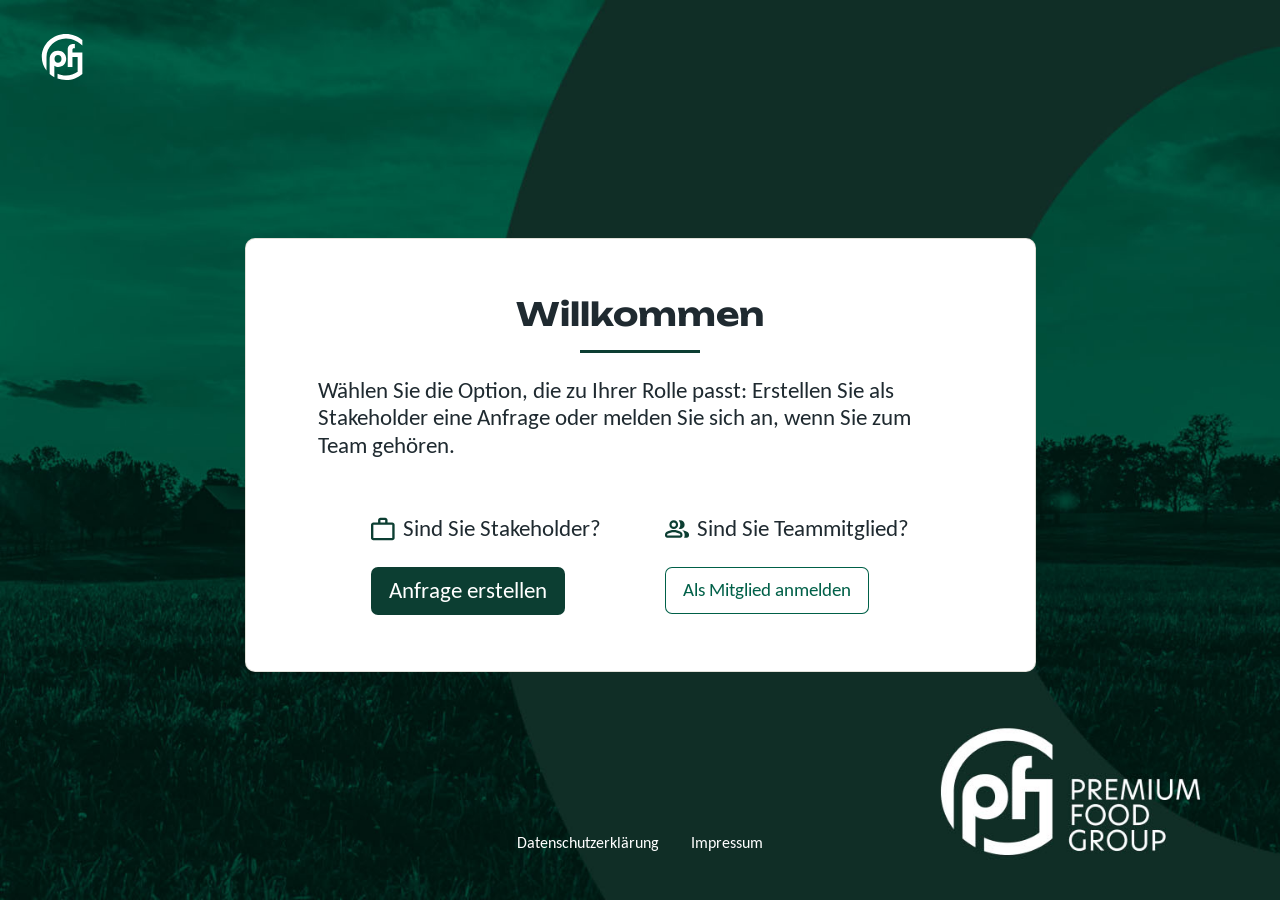
==== commit 8a22f9e7: "feat: PFG emblem as logo and favicon" ====
--- a/index.html
+++ b/index.html
@@ -5,7 +5,7 @@
   <meta name="viewport" content="width=device-width, initial-scale=1">
   <title>PFG Issue Collector · Willkommen</title>
   <meta name="description" content="Wählen Sie Ihre Rolle: Stellen Sie als Stakeholder eine Feature-Anfrage oder melden Sie sich als Teammitglied an.">
-  <link rel="icon" href="/assets/logos/join-logo-dark.svg" type="image/svg+xml">
+  <link rel="icon" href="/assets/logos/pfg-favicon.svg" type="image/svg+xml">
   <link rel="stylesheet" href="/assets/fonts/fonts.css">
   <link rel="stylesheet" href="/css/core/tokens.css">
   <link rel="stylesheet" href="/css/landing/base.css">
